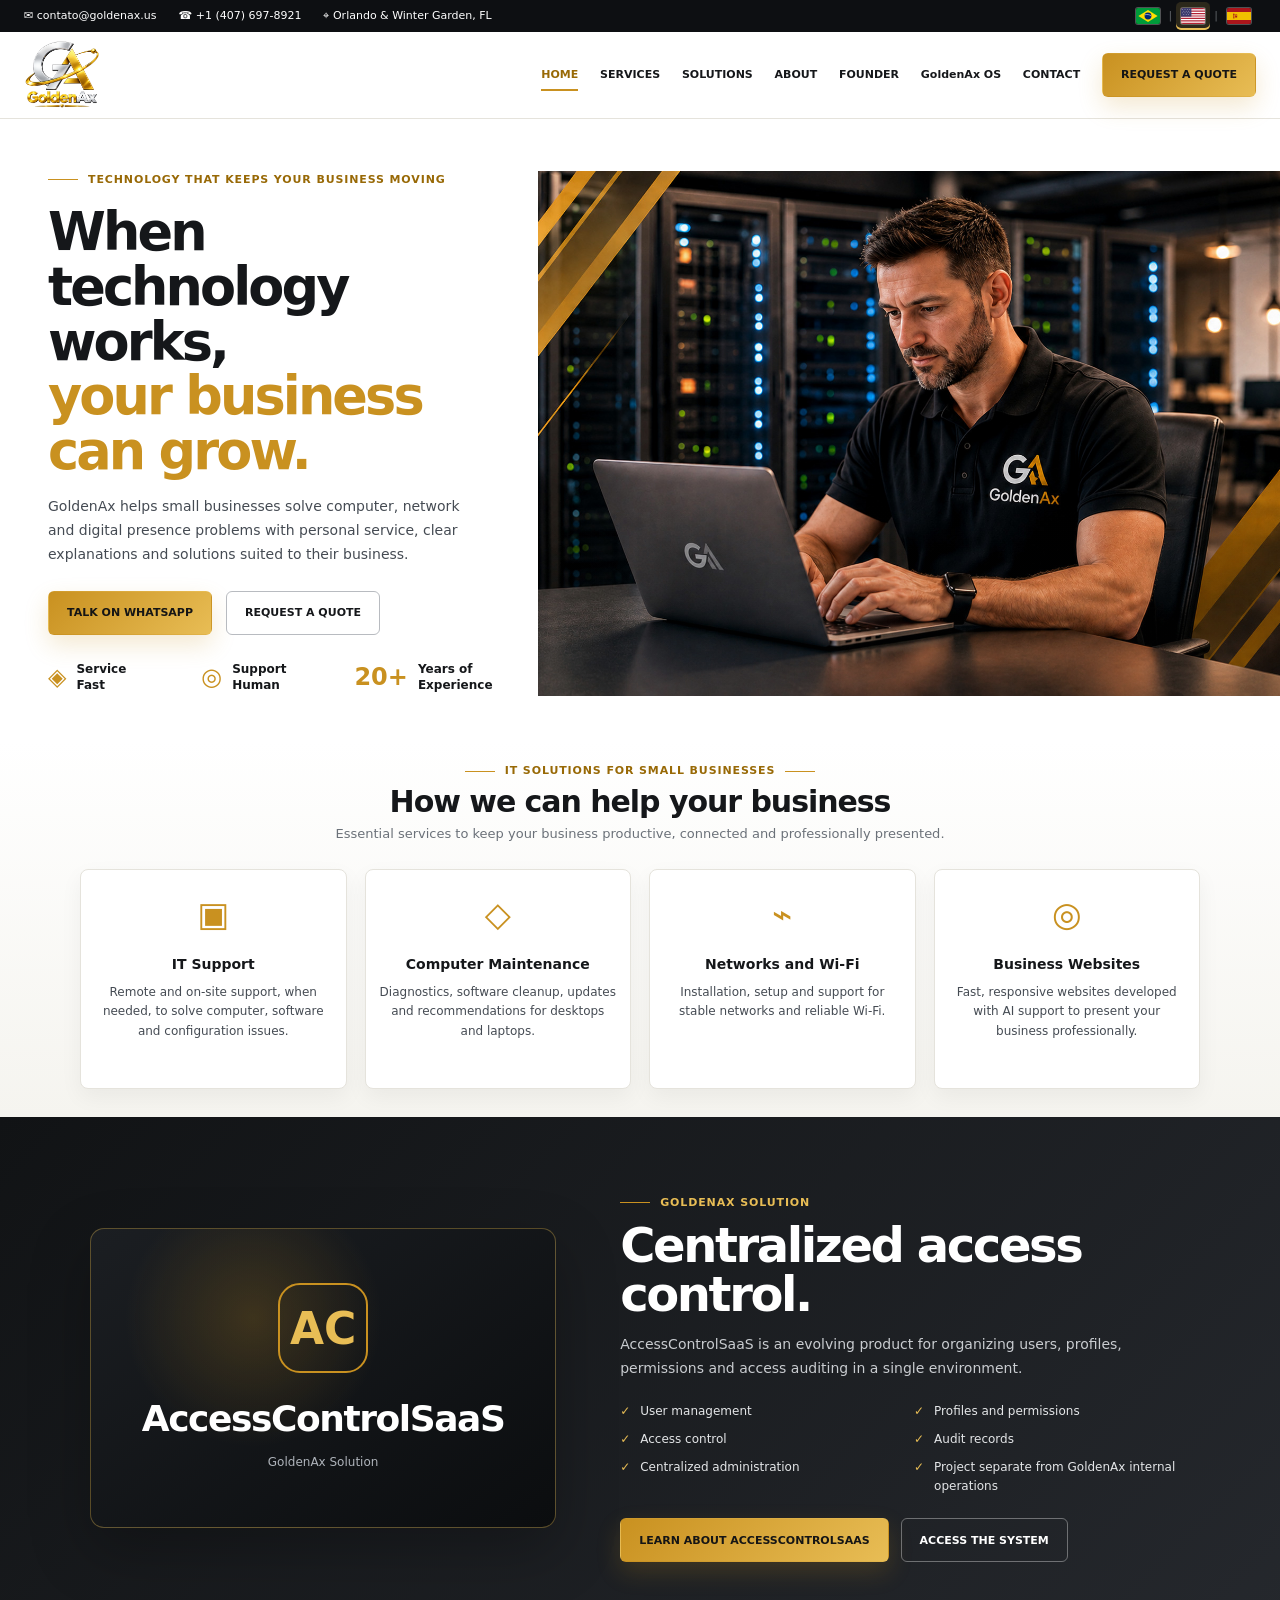
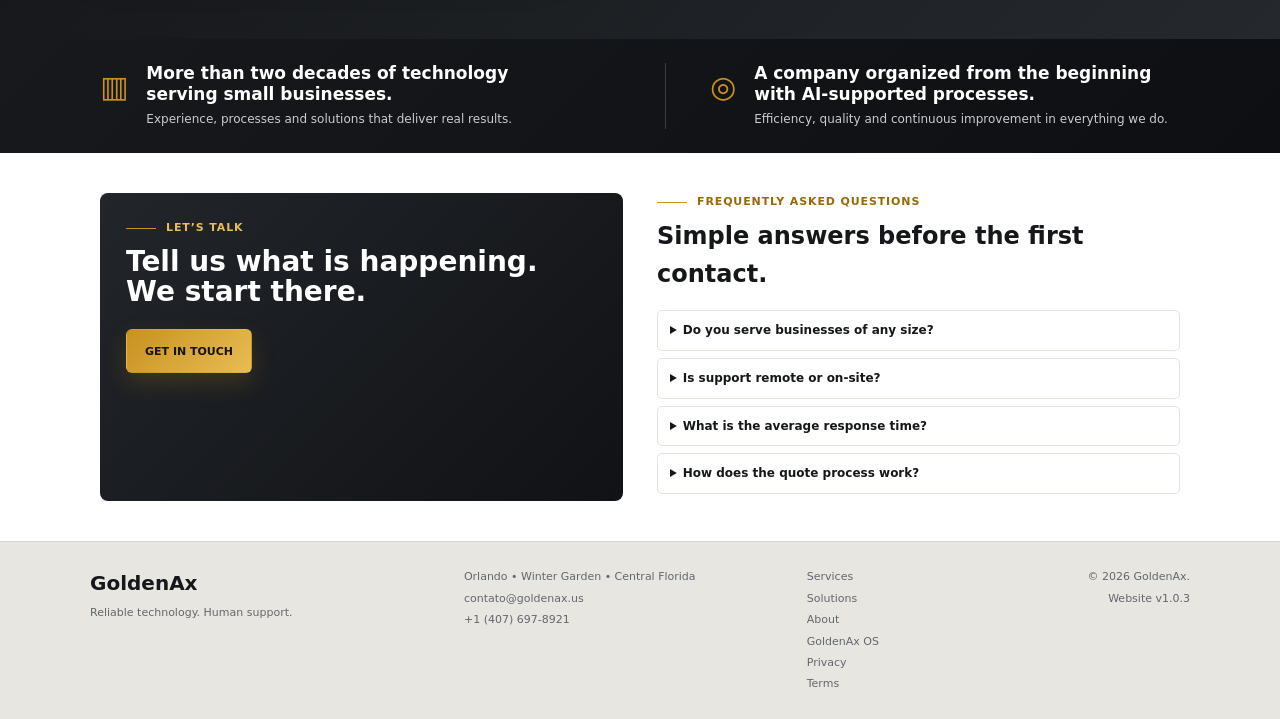
==== index.html @ 6201f5a7 "Traduzir opção GoldenAx OS no menu" ====
<!doctype html>
<html lang="pt-BR" data-lang="pt">
<head>
  <meta charset="utf-8">
  <meta name="viewport" content="width=device-width,initial-scale=1,viewport-fit=cover">
  <title>GoldenAx | Tecnologia confiável para pequenas empresas</title>
  <meta name="description" content="Suporte de TI, manutenção de computadores, redes e sites institucionais para pequenas empresas em Orlando, Winter Garden e região central da Flórida.">
  <meta name="theme-color" content="#111315">
  <meta name="robots" content="index,follow,max-image-preview:large">
  <link rel="canonical" href="https://goldenax.us/">
  <link rel="icon" href="assets/goldenax-logo.png" type="image/png">
  <link rel="preload" href="assets/hero-goldenax-original.jpg?v=20260811-humanizada" as="image" type="image/jpeg" fetchpriority="high">
  <link rel="stylesheet" href="styles.css">
  <link rel="stylesheet" href="solutions.css">
  <meta property="og:type" content="website">
  <meta property="og:site_name" content="GoldenAx">
  <meta property="og:title" content="GoldenAx | Tecnologia confiável. Atendimento humano.">
  <meta property="og:description" content="Tecnologia para manter pequenas empresas seguras, produtivas e conectadas.">
  <meta property="og:url" content="https://goldenax.us/">
  <meta property="og:image" content="https://goldenax.us/assets/goldenax-social.jpg">
  <meta property="og:image:width" content="1200">
  <meta property="og:image:height" content="630">
  <meta name="twitter:card" content="summary_large_image">
  <style>
    .reference-hero-image>img{object-fit:cover;object-position:center;background:#0b0e12}
    .hero-highlights{flex-wrap:wrap;gap:16px 22px}
    .hero-highlights>div{min-width:112px}
    .reference-service-grid article{position:relative;overflow:hidden}
    .reference-service-grid article::after{content:"";position:absolute;inset:auto 0 0;height:3px;background:linear-gradient(90deg,transparent,#d99b1d,transparent);transform:scaleX(0);transition:transform .25s ease}
    .reference-service-grid article:hover::after{transform:scaleX(1)}
    .reference-service-icon{transition:transform .25s ease}
    .reference-service-grid article:hover .reference-service-icon{transform:translateY(-3px) scale(1.08)}
    .utility-contact a,.utility-contact span{transition:color .2s ease}
    .utility-contact a:hover{color:#e8bd55}
    @media(max-width:640px){.hero-highlights{grid-template-columns:1fr 1fr}.hero-highlights>div{min-width:0}}
  </style>
  <link rel="stylesheet" href="assets/hero-v2.css">
</head>
<body class="home-v32">
<a class="skip-link" href="#main">Pular para o conteúdo</a>
<div class="utility-bar"><div class="utility-inner"><div class="utility-contact"><a href="mailto:contato@goldenax.us">✉ contato@goldenax.us</a><a href="https://wa.me/14076978921" target="_blank" rel="noopener">☎ +1 (407) 697-8921</a><span>⌖ Orlando &amp; Winter Garden, FL</span></div></div></div>
<header class="header"><div class="header-inner"><a class="logo" href="index.html" aria-label="GoldenAx — início"><img src="assets/goldenax-logo.png" alt="GoldenAx" width="600" height="600"></a><button class="menu-toggle" type="button" aria-label="Abrir menu" aria-expanded="false" aria-controls="main-nav"><span class="menu-open">☰</span><span class="menu-close">×</span></button><nav class="nav" id="main-nav" aria-label="Navegação principal"><a class="active" href="index.html">Home</a><a href="services.html">Serviços</a><a href="accesscontrolsaas.html">Soluções</a><a href="about.html">Sobre</a><a href="founder.html">Founder</a><a href="goldenax-os.html">GoldenAx OS</a><a href="contact.html">Contato</a><a class="quote" href="contact.html">Solicitar orçamento</a></nav></div></header>
<main id="main">
<section class="reference-hero"><div class="reference-hero-copy reveal"><div class="kicker"><span></span><b>Tecnologia que mantém sua empresa em movimento</b></div><h1>Quando a tecnologia funciona,<br><span>seu negócio pode crescer.</span></h1><p>A GoldenAx ajuda pequenas empresas a resolver problemas de computadores, redes e presença digital com atendimento próximo, explicações claras e soluções adequadas ao seu negócio.</p><div class="hero-buttons"><a class="btn primary" href="https://wa.me/14076978921" target="_blank" rel="noopener">Falar no WhatsApp</a><a class="btn secondary" href="contact.html">Solicitar orçamento</a></div><div class="hero-highlights"><div><strong>◈</strong><span>Atendimento<br>Rápido</span></div><div><strong>◎</strong><span>Suporte<br>Humano</span></div><div><strong>20+</strong><span>Anos de<br>Experiência</span></div><div><strong>PT/EN/ES</strong><span>Atendimento<br>Trilíngue</span></div></div></div><div class="reference-hero-image reveal"><img src="assets/hero-goldenax-original.jpg?v=20260811-humanizada" alt="Profissional da GoldenAx trabalhando em um notebook diante de servidores" width="1600" height="1000" fetchpriority="high" decoding="async"></div></section>
<section class="reference-services"><div class="reference-heading"><div class="kicker centered"><span></span><b>Soluções de TI para pequenas empresas</b><span></span></div><h2>Como podemos ajudar sua empresa</h2><p>Serviços essenciais para manter sua empresa produtiva, conectada e bem apresentada.</p></div><div class="reference-service-grid"><article><div class="reference-service-icon">▣</div><h3>Suporte de TI</h3><p>Atendimento remoto e presencial, quando necessário, para resolver problemas de computadores, sistemas e configurações.</p></article><article><div class="reference-service-icon">◇</div><h3>Manutenção de computadores</h3><p>Diagnóstico, limpeza lógica, atualizações e recomendações para computadores e notebooks.</p></article><article><div class="reference-service-icon">⌁</div><h3>Redes e Wi-Fi</h3><p>Instalação, configuração e suporte para redes estáveis e Wi-Fi de qualidade.</p></article><article><div class="reference-service-icon">◎</div><h3>Sites institucionais</h3><p>Sites rápidos e responsivos, desenvolvidos com apoio de IA para apresentar sua empresa com profissionalismo.</p></article></div></section>
<section class="solution-showcase" id="solucoes"><div class="solution-showcase-inner"><div class="solution-visual reveal"><div class="solution-mark"><div class="solution-mark-icon">AC</div><strong>AccessControlSaaS</strong><span>GoldenAx Solution</span></div></div><div class="solution-copy reveal"><div class="kicker light"><span></span><b>Solução GoldenAx</b></div><h2>Controle de acesso centralizado.</h2><p>O AccessControlSaaS é um produto em evolução para organizar usuários, perfis, permissões e auditoria de acessos em um único ambiente.</p><ul class="solution-features"><li>Gestão de usuários</li><li>Perfis e permissões</li><li>Controle de acessos</li><li>Registros de auditoria</li><li>Administração centralizada</li><li>Projeto separado da operação interna GoldenAx</li></ul><div class="solution-actions"><a class="btn primary" href="accesscontrolsaas.html">Conhecer o AccessControlSaaS</a><a class="btn secondary" href="https://accesscontrolsaas.pages.dev" target="_blank" rel="noopener">Acessar o sistema</a></div></div></div></section>
<section class="reference-band"><div class="reference-band-inner"><div><span class="reference-band-icon">▥</span><div><h3>Mais de duas décadas de tecnologia<br>a serviço de pequenas empresas.</h3><p>Experiência, processos e soluções que geram resultados reais.</p></div></div><div><span class="reference-band-icon">◎</span><div><h3>Uma empresa organizada desde o início<br>com processos apoiados por IA.</h3><p>Eficiência, qualidade e melhoria contínua em tudo que fazemos.</p></div></div></div></section>
<section class="reference-bottom"><div class="reference-cta"><div class="kicker light"><span></span><b>Vamos conversar?</b></div><h2>Conte o que está acontecendo.<br>A gente começa por aí.</h2><a class="btn primary" href="contact.html">Entrar em contato</a></div><div class="reference-faq"><div class="kicker"><span></span><b>Perguntas frequentes</b></div><h2>Respostas simples antes do primeiro contato.</h2><details><summary>Vocês atendem empresas de qualquer tamanho?</summary><p>O foco inicial são pequenas empresas, mas cada necessidade pode ser avaliada individualmente.</p></details><details><summary>O atendimento é remoto ou presencial?</summary><p>Os dois formatos são possíveis, dependendo da necessidade e da segurança do atendimento.</p></details><details><summary>Qual o tempo médio de resposta?</summary><p>O retorno inicial é feito o mais rápido possível, de acordo com a urgência e a disponibilidade.</p></details><details><summary>Como funciona o orçamento?</summary><p>Primeiro entendemos o problema. Depois apresentamos a recomendação e o escopo para aprovação.</p></details></div></section>
</main>
<footer class="site-footer"><div class="footer-inner"><div class="footer-brand-text"><strong>GoldenAx</strong><span>Tecnologia confiável. Atendimento humano.</span></div><div class="footer-location"><span>Orlando • Winter Garden • Central Florida</span><a href="mailto:contato@goldenax.us">contato@goldenax.us</a><a href="https://wa.me/14076978921" target="_blank" rel="noopener">+1 (407) 697-8921</a></div><div class="footer-links"><a href="services.html">Serviços</a><a href="accesscontrolsaas.html">Soluções</a><a href="about.html">Sobre</a><a href="goldenax-os.html">GoldenAx OS</a><a href="privacy.html">Privacidade</a><a href="terms.html">Termos</a></div><div class="footer-legal"><span>© <span id="current-year"></span> GoldenAx.</span><span>Website v1.0.3</span></div></div></footer>
<script src="script.js?v=20260903-menu-os" defer></script>
</body>
</html>
---- styles.css ----
:root{--gold:#c99120;--gold-light:#e8bd55;--gold-dark:#986906;--ink:#15171a;--ink-2:#22252a;--text:#454b53;--muted:#6b7179;--line:#e5e3dc;--paper:#f6f5f1;--white:#fff;--content:1240px;--wide:1440px;--gutter:clamp(18px,4vw,56px);--section:clamp(54px,6vw,84px);--radius:10px;--shadow:0 16px 44px rgba(20,22,25,.09);--shadow-lg:0 24px 70px rgba(20,22,25,.15)}*{box-sizing:border-box}html{scroll-behavior:smooth;scroll-padding-top:82px;-webkit-text-size-adjust:100%}body{margin:0;min-width:320px;overflow-x:hidden;background:var(--paper);color:var(--ink);font-family:Inter,ui-sans-serif,system-ui,-apple-system,BlinkMacSystemFont,"Segoe UI",sans-serif;line-height:1.58;-webkit-font-smoothing:antialiased}a{color:inherit;text-decoration:none}img{display:block;max-width:100%}button,input,textarea,select{font:inherit}:focus-visible{outline:3px solid rgba(201,145,32,.45);outline-offset:3px}.skip-link{position:fixed;z-index:1000;top:-70px;left:16px;padding:10px 14px;background:var(--gold);font-weight:800;border-radius:6px}.skip-link:focus{top:16px}.utility-bar{background:#0d0f12;color:#fff;font-size:11px}.utility-inner{width:min(calc(100% - 48px),var(--wide));min-height:32px;margin:auto;display:flex;align-items:center;justify-content:space-between;gap:20px}.utility-contact,.utility-social{display:flex;align-items:center;gap:22px}.utility-social{color:var(--gold);font-weight:900}.header{position:sticky;top:0;z-index:100;background:rgba(255,255,255,.97);border-bottom:1px solid var(--line);backdrop-filter:blur(14px)}.header.scrolled{box-shadow:0 8px 24px rgba(20,22,25,.08)}.header-inner{width:min(calc(100% - 48px),var(--wide));min-height:86px;margin:auto;display:flex;align-items:center;justify-content:space-between;gap:24px}.logo{flex:0 0 82px}.logo img{width:76px;height:76px;max-height:none;object-fit:contain;object-position:left center}.nav{display:flex;align-items:center;justify-content:flex-end;gap:clamp(14px,1.7vw,27px);font-size:11px;font-weight:850;text-transform:uppercase;white-space:nowrap}.nav>a:not(.quote){position:relative;padding:7px 0}.nav>a:not(.quote)::after{content:"";position:absolute;left:0;bottom:0;width:0;height:2px;background:var(--gold);transition:width .2s}.nav>a:hover::after,.nav>a.active::after{width:100%}.nav a.active{color:var(--gold-dark)}.lang{border:0;background:transparent;font-weight:850;cursor:pointer;padding:7px 0}.quote,.btn{display:inline-flex;align-items:center;justify-content:center;min-height:44px;padding:0 18px;border:1px solid transparent;border-radius:6px;font-size:11px;font-weight:900;text-transform:uppercase;cursor:pointer;transition:transform .2s,box-shadow .2s,border-color .2s}.quote,.btn.primary{background:linear-gradient(135deg,var(--gold),var(--gold-light));color:#151515;box-shadow:0 10px 24px rgba(201,145,32,.2)}.btn.secondary{background:#fff;border-color:#b8bbc0}.quote:hover,.btn:hover{transform:translateY(-2px)}.menu-toggle{display:none;border:0;background:transparent;font-size:24px}.menu-close{display:none}.menu-toggle[aria-expanded="true"] .menu-open{display:none}.menu-toggle[aria-expanded="true"] .menu-close{display:block}.kicker{display:flex;align-items:center;gap:10px;color:var(--gold-dark);font-size:11px;font-weight:900;text-transform:uppercase;letter-spacing:.08em}.kicker>span{width:30px;height:1px;background:var(--gold)}.kicker.centered{justify-content:center}.kicker.light{color:var(--gold-light)}.section{padding:var(--section) var(--gutter)}.section-heading{max-width:820px;margin:0 auto 34px;text-align:center}.section-heading h2,.content-grid h2,.contact-panel h2{margin:8px 0 0;font-size:clamp(30px,3vw,42px);line-height:1.08;letter-spacing:-.045em}.section-heading>p{max-width:700px;margin:12px auto 0;color:var(--muted);font-size:15px}.content-grid{width:min(100%,var(--content));margin:auto;display:grid;grid-template-columns:.9fr 1.1fr;gap:clamp(40px,7vw,86px)}.body-copy p{color:var(--text);font-size:15px}.body-copy blockquote{margin:22px 0 0;padding:18px 20px;border-left:3px solid var(--gold);background:#efeee9;font-weight:750}.reference-hero{width:min(100%,var(--wide));margin:auto;min-height:515px;display:grid;grid-template-columns:42% 58%;background:#fff}.reference-hero-copy{padding:52px 48px 46px;align-self:center}.reference-hero h1{margin:17px 0 16px;font-size:clamp(46px,4.1vw,62px);line-height:1.04;letter-spacing:-.055em}.reference-hero h1 span{color:var(--gold)}.reference-hero-copy>p{max-width:560px;margin:0;color:var(--text);font-size:14px;line-height:1.72}.hero-buttons{display:flex;gap:14px;margin-top:24px}.hero-highlights{display:flex;align-items:center;gap:24px;margin-top:24px}.hero-highlights>div{min-width:125px;display:flex;align-items:center;gap:10px}.hero-highlights strong{color:var(--gold);font-size:24px}.hero-highlights span{font-size:12px;font-weight:750;line-height:1.35}.reference-hero-image{position:relative;min-height:0;margin:52px 0 46px;overflow:hidden;background:#111}.reference-hero-image>img{width:100%;height:100%;object-fit:cover;object-position:center}.reference-gold-line{position:absolute;top:-10%;width:46px;height:120%;transform:skewX(-22deg);background:linear-gradient(135deg,var(--gold-light),var(--gold))}.line-left{left:15%}.line-right{right:7%}.reference-human-card{position:absolute;right:24px;bottom:22px;width:270px;padding:16px 18px;display:flex;gap:14px;border:1px solid rgba(255,255,255,.18);border-radius:8px;background:rgba(15,17,20,.91);color:#fff}.reference-card-icon{color:var(--gold);font-size:26px}.reference-human-card strong{display:block;margin-bottom:4px;font-size:12px;text-transform:uppercase}.reference-human-card p{margin:0;color:#e5e5e5;font-size:12px}.reference-services{padding:20px var(--gutter) 28px;background:linear-gradient(#fff,#f5f4ef)}.reference-heading{max-width:820px;margin:0 auto 24px;text-align:center}.reference-heading h2{margin:6px 0;font-size:30px;line-height:1.08;letter-spacing:-.035em}.reference-heading p{margin:0;color:var(--muted);font-size:13px}.reference-service-grid{width:min(100%,1320px);margin:auto;display:grid;grid-template-columns:repeat(6,minmax(0,1fr));gap:13px}.reference-service-grid article{min-height:220px;padding:18px 14px;text-align:center;border:1px solid var(--line);border-radius:8px;background:#fff;box-shadow:0 8px 22px rgba(20,22,25,.05);transition:transform .22s,border-color .22s,box-shadow .22s}.reference-service-grid article:hover{transform:translateY(-5px);border-color:rgba(201,145,32,.6);box-shadow:var(--shadow)}.reference-service-icon{color:var(--gold);font-size:34px}.reference-service-grid h3{margin:12px 0 7px;font-size:14px}.reference-service-grid p{margin:0;color:var(--text);font-size:12px;line-height:1.65}.reference-band{padding:24px var(--gutter);background:linear-gradient(135deg,#17191c,#0d0f12);color:#fff}.reference-band-inner{width:min(100%,1080px);margin:auto;display:grid;grid-template-columns:1fr 1fr;gap:50px}.reference-band-inner>div{display:flex;align-items:flex-start;gap:18px}.reference-band-inner>div+div{padding-left:44px;border-left:1px solid rgba(255,255,255,.18)}.reference-band-icon{color:var(--gold);font-size:30px}.reference-band h3{margin:0 0 5px;font-size:17px;line-height:1.25}.reference-band p{margin:0;color:#c9ccd0;font-size:12px}.reference-bottom{width:min(calc(100% - 48px),1080px);margin:auto;padding:40px 0;display:grid;grid-template-columns:1fr 1fr;gap:34px}.reference-cta{min-height:200px;padding:26px;border-radius:8px;background:linear-gradient(135deg,#22252a,#101215);color:#fff}.reference-cta h2{margin:10px 0 22px;font-size:28px;line-height:1.08}.reference-faq h2{margin:7px 0 16px;font-size:24px}.reference-faq details{margin-bottom:7px;padding:10px 12px;border:1px solid var(--line);border-radius:5px;background:#fff}.reference-faq summary{cursor:pointer;font-size:12px;font-weight:850}.reference-faq p{color:var(--muted);font-size:12px}.page-hero{padding:48px var(--gutter) 42px;background:linear-gradient(135deg,#fff,#efeee9)}.page-hero-inner,.os-hero-inner,.founder-grid{width:min(100%,1100px);margin:auto}.page-hero h1,.os-hero h1,.founder-copy h1{max-width:800px;margin:10px 0;font-size:clamp(38px,4vw,48px);line-height:1.04;letter-spacing:-.05em}.page-hero p,.os-hero p{max-width:720px;margin:0;color:var(--muted);font-size:14px}.problem-grid,.value-grid,.agent-grid{width:min(100%,1100px);margin:auto;display:grid;grid-template-columns:repeat(3,minmax(0,1fr));gap:14px}.value-grid-two,.founder-values{grid-template-columns:repeat(2,minmax(0,1fr))}.mini-card,.value-card,.agent-card{padding:18px;border:1px solid var(--line);border-radius:8px;background:#fff;box-shadow:0 8px 22px rgba(20,22,25,.05)}.mini-card strong,.value-card strong,.agent-card strong{color:var(--gold)}.mini-card h3,.value-card h3,.agent-card h3{margin:10px 0 5px;font-size:16px}.mini-card p,.value-card p,.agent-card p{margin:0;color:var(--text);font-size:12px}.service-detail-list{width:min(100%,1100px);margin:auto;padding-top:30px;padding-bottom:0}.service-detail{display:grid;grid-template-columns:80px 1fr;gap:24px;padding:24px 0;border-bottom:1px solid var(--line)}.detail-number{color:var(--gold);font-size:34px;font-weight:900}.service-detail h2{margin:4px 0 8px;font-size:30px;line-height:1.08}.service-detail p,.service-detail li{color:var(--text);font-size:13px}.service-detail ul{display:grid;grid-template-columns:1fr 1fr;gap:7px 24px;padding-left:18px}.timeline{width:min(100%,900px);margin:auto;border-left:2px solid var(--gold)}.timeline-item{position:relative;padding:0 0 24px 26px}.timeline-item::before{content:"";position:absolute;left:-7px;top:5px;width:12px;height:12px;border-radius:50%;background:var(--gold)}.timeline-item span{color:var(--gold-dark);font-size:12px;font-weight:900}.timeline-item h3{margin:4px 0;font-size:17px}.timeline-item p{margin:0;color:var(--text);font-size:13px}.founder-hero{padding:48px var(--gutter) 28px}.founder-hero+.section{padding-top:32px;padding-bottom:32px}.founder-hero+.section+.section{padding-top:28px}.founder-grid{display:grid;grid-template-columns:360px 1fr;gap:36px;align-items:center}.founder-portrait{width:100%;max-width:360px;height:360px;overflow:hidden;border-radius:10px;background:#101215;color:#fff}.founder-portrait>img{width:100%;height:100%;object-fit:cover;object-position:center 27%}.founder-monogram{width:120px;height:120px;display:grid;place-items:center;border:2px solid var(--gold);border-radius:50%;color:var(--gold);font-size:44px;font-weight:900}.founder-portrait span{max-width:250px;text-align:center;color:#c9ccd0;font-size:11px}.founder-copy blockquote{margin:16px 0;padding:16px;border-left:3px solid var(--gold);background:#efeee9;font-size:14px}.os-hero{padding:48px var(--gutter) 42px;background:radial-gradient(circle at 80% 20%,rgba(201,145,32,.2),transparent 30%),linear-gradient(135deg,#272a2f,#101215);color:#fff}.os-hero p{color:#c9ccd0}.os-hero+.section{padding-bottom:32px}.os-hero+.section+.section{padding-top:28px;padding-bottom:32px}.os-hero+.section+.section+.section{padding-top:28px}.notice{width:min(100%,850px);margin:auto;padding:18px;border-left:4px solid var(--gold);background:#fff}.contact-panel{width:min(100%,1100px);margin:auto;padding:34px 40px;display:grid;grid-template-columns:.9fr 1.1fr;gap:46px;border-radius:10px;background:linear-gradient(135deg,#272a2f,#111315);color:#fff;box-shadow:var(--shadow-lg)}.contact-copy h2{font-size:32px}.contact-copy p{max-width:410px;color:#c9ccd0;font-size:13px}.email-direct{display:inline-block;margin-top:8px;color:var(--gold-light);font-size:13px;font-weight:850}.contact-meta{display:grid;gap:2px;margin-top:16px;font-size:12px}.contact-meta strong{margin-top:8px;color:var(--gold-light)}form{display:grid;grid-template-columns:1fr 1fr;gap:10px}label{display:grid;gap:3px;font-size:11px;font-weight:800}label:nth-child(3),label:nth-child(4),form button,form small{grid-column:1/-1}input,textarea,select{width:100%;padding:10px 11px;border:1px solid rgba(255,255,255,.2);border-radius:5px;background:rgba(255,255,255,.07);color:#fff;outline:none}input:focus,textarea:focus,select:focus{border-color:var(--gold)}textarea{min-height:118px}form small{color:#b9bdc3;font-size:10px}.final-cta{padding-top:30px}.cta-panel{width:min(100%,1100px);margin:auto;padding:28px 34px;display:flex;align-items:center;justify-content:space-between;gap:24px;border-radius:9px;background:linear-gradient(135deg,#272a2f,#111315);color:#fff}.cta-panel h2{font-size:28px}.faq-list{width:min(100%,760px);margin:auto;display:grid;gap:7px}.faq-list details{padding:10px 12px;border:1px solid var(--line);border-radius:5px;background:#fff}.faq-list summary{font-size:12px;font-weight:850;cursor:pointer}.faq-list p{font-size:12px;color:var(--muted)}.site-footer{padding:26px var(--gutter);background:#e7e6e0;border-top:1px solid rgba(23,25,28,.08)}.footer-inner{width:min(100%,1100px);margin:auto;display:grid;grid-template-columns:1.1fr 1fr .8fr auto;gap:32px;color:#62676e}.footer-brand-text,.footer-location,.footer-links,.footer-legal{display:flex;flex-direction:column;gap:4px}.footer-brand-text strong{color:var(--ink);font-size:20px}.footer-inner span,.footer-inner a{font-size:11px}.footer-inner a:hover{color:var(--gold-dark)}.footer-legal{text-align:right}.reveal{opacity:0;transform:translateY(14px);transition:opacity .55s ease,transform .55s ease}.reveal.visible{opacity:1;transform:none}@media(max-width:1180px){.nav{gap:12px;font-size:10px}.quote{padding-inline:13px}.reference-service-grid{grid-template-columns:repeat(3,1fr)}.footer-inner{grid-template-columns:1fr 1fr}.footer-legal{text-align:left}}@media(max-width:960px){.founder-portrait{justify-self:center}.utility-contact span:nth-child(n+2),.utility-social{display:none}.menu-toggle{display:block}.nav{position:absolute;top:78px;left:18px;right:18px;display:none;flex-direction:column;align-items:stretch;gap:2px;padding:14px;border:1px solid var(--line);border-radius:8px;background:#fff;box-shadow:var(--shadow)}.nav.open{display:flex}.nav a,.nav button{text-align:center;padding:9px}.reference-hero{grid-template-columns:1fr}.reference-hero-copy{padding:50px var(--gutter)}.reference-hero-image{min-height:500px;margin:0}.reference-band-inner,.reference-bottom,.content-grid,.founder-grid,.contact-panel{grid-template-columns:1fr}.reference-band-inner>div+div{padding-left:0;border-left:0}.problem-grid,.value-grid,.agent-grid{grid-template-columns:1fr 1fr}.contact-panel{gap:28px}}@media(max-width:640px){.founder-portrait{max-width:340px;height:340px}.utility-bar{display:none}.header-inner{width:calc(100% - 36px);min-height:70px}.logo{flex-basis:135px}.logo img{width:135px}.reference-hero h1{font-size:42px}.reference-hero-copy{padding:44px 20px}.hero-buttons{flex-direction:column}.hero-highlights{display:grid}.reference-hero-image{min-height:420px}.reference-human-card{right:12px;bottom:12px;width:240px}.reference-service-grid,.problem-grid,.value-grid,.agent-grid,.founder-values{grid-template-columns:1fr}.reference-bottom{width:calc(100% - 36px);grid-template-columns:1fr}.service-detail-list{padding-top:22px}.service-detail{grid-template-columns:1fr;gap:5px;padding:20px 0}.service-detail ul{grid-template-columns:1fr}.final-cta{padding-top:22px}form{grid-template-columns:1fr}label,label:nth-child(3),label:nth-child(4),form button,form small{grid-column:1}.footer-inner{grid-template-columns:1fr}}@media(prefers-reduced-motion:reduce){html{scroll-behavior:auto}.reveal{opacity:1;transform:none;transition:none}*,*::before,*::after{animation:none!important;transition:none!important}}

/* Contact page: compact desktop layout that fits within a standard viewport. */
@media (min-width:961px) and (min-height:700px){
.contact-page-compact .page-hero{padding-top:22px;padding-bottom:20px}
.contact-page-compact .page-hero h1{margin:6px 0;font-size:clamp(32px,3vw,40px)}
.contact-page-compact .section{padding-top:22px;padding-bottom:32px}
.contact-page-compact .contact-panel{padding:22px 30px;gap:34px}
.contact-page-compact .contact-copy h2{font-size:28px}
.contact-page-compact .contact-copy p{margin:8px 0}
.contact-page-compact .email-direct{margin-top:3px}
.contact-page-compact .contact-meta{margin-top:10px}
.contact-page-compact .contact-meta strong{margin-top:5px}
.contact-page-compact form{gap:7px}
.contact-page-compact input,.contact-page-compact textarea{padding:8px 10px}
.contact-page-compact textarea{min-height:76px;height:76px}
.contact-page-compact .btn{min-height:40px}
.contact-page-compact .site-footer{padding-top:16px;padding-bottom:16px}
.contact-page-compact .footer-inner{gap:24px}
}
@media (max-width:960px){
.contact-page-compact .page-hero{padding-top:34px;padding-bottom:30px}
.contact-page-compact .section{padding-top:34px;padding-bottom:34px}
.contact-page-compact .contact-panel{padding:28px}
}
@media (max-width:640px){
.contact-page-compact .contact-panel{padding:24px 20px}
}

/* Preserve the GoldenAx OS brand spelling and move crowded desktop navigation
   into the accessible menu before the quote button can overflow. */
.nav a[href="goldenax-os.html"]{text-transform:none}
@media (min-width:961px) and (max-width:1120px){
  .founder-portrait{justify-self:center}
  .utility-contact span:nth-child(n+2),.utility-social{display:none}
  .menu-toggle{display:block}
  .nav{position:absolute;top:78px;left:18px;right:18px;display:none;flex-direction:column;align-items:stretch;gap:2px;padding:14px;border:1px solid var(--line);border-radius:8px;background:#fff;box-shadow:var(--shadow)}
  .nav.open{display:flex}
  .nav a,.nav button{text-align:center;padding:9px}
  .reference-hero{grid-template-columns:1fr}
  .reference-hero-copy{padding:50px var(--gutter)}
  .reference-hero-image{min-height:500px;margin:0}
  .reference-band-inner,.reference-bottom,.content-grid,.founder-grid,.contact-panel{grid-template-columns:1fr}
  .reference-band-inner>div+div{padding-left:0;border-left:0}
  .problem-grid,.value-grid,.agent-grid{grid-template-columns:1fr 1fr}
  .contact-panel{gap:28px}
}

/* Mobile readability and touch targets. */
@media (max-width:640px){
  body{font-size:16px;line-height:1.65}
  .header-inner{min-height:82px}
  .logo{flex-basis:72px}
  .logo img{width:70px;height:70px;max-height:none}
  .menu-toggle{min-width:48px;min-height:48px;padding:8px;font-size:30px;line-height:1}
  .nav{top:82px;max-height:calc(100vh - 94px);overflow-y:auto;padding:16px}
  .nav a,.nav button{min-height:46px;font-size:15px}
  .nav .quote{font-size:14px}
  .section{padding:40px 20px}
  .page-hero,.os-hero,.founder-hero,.product-hero{padding:38px 20px}
  .reference-hero h1,.page-hero h1,.os-hero h1,.founder-copy h1,.product-hero h1{font-size:clamp(34px,10vw,42px);line-height:1.08}
  .section-heading h2,.content-grid h2,.contact-panel h2,.solution-copy h2{font-size:clamp(28px,8vw,36px);line-height:1.12}
  .kicker,.agent-role{font-size:13px}
  .reference-hero-copy>p,.reference-heading p,.section-heading>p,.body-copy p,.page-hero p,.os-hero p,.reference-service-grid p,.reference-band p,.mini-card p,.value-card p,.agent-card p,.service-detail p,.service-detail li,.timeline-item p,.contact-copy p,.faq-list p,.reference-faq p,.notice p,.product-hero p,.product-card p,.product-note p,.product-cta p,.solution-copy>p,.solution-features li{font-size:16px;line-height:1.65}
  .reference-service-grid h3,.mini-card h3,.value-card h3,.agent-card h3,.timeline-item h3{font-size:19px}
  .reference-service-grid article,.mini-card,.value-card,.agent-card,.product-card{min-height:auto;padding:24px 20px}
  .reference-band-inner{gap:28px}
  .reference-band-inner>div{gap:14px}
  .hero-highlights span,.reference-human-card p,.reference-human-card strong{font-size:14px}
  .hero-buttons .btn,.solution-actions .btn,.cta-panel .btn{width:100%}
  .quote,.btn{min-height:48px;padding:0 20px;font-size:14px}
  .cta-panel{align-items:stretch;flex-direction:column;padding:26px 20px}
  .contact-panel{padding:26px 20px}
  label,.contact-meta,.email-direct{font-size:14px}
  input,textarea,select{min-height:48px;padding:12px;font-size:16px}
  form small{font-size:13px}
  .faq-list summary,.reference-faq summary{padding:5px 0;font-size:16px;line-height:1.45}
  .footer-inner{gap:24px}
  .footer-inner span,.footer-inner a{font-size:14px;line-height:1.55}
  .footer-brand-text strong{font-size:22px}
  .email-direct,.footer-inner a{overflow-wrap:anywhere}
}
---- solutions.css ----
.solution-showcase{padding:clamp(48px,6vw,78px) var(--gutter);background:linear-gradient(135deg,#111315,#25282d);color:#fff}.solution-showcase-inner{width:min(100%,1100px);margin:auto;display:grid;grid-template-columns:.9fr 1.1fr;gap:clamp(28px,5vw,64px);align-items:center}.solution-visual{min-height:300px;border:1px solid rgba(232,189,85,.35);border-radius:14px;background:radial-gradient(circle at 35% 30%,rgba(201,145,32,.22),transparent 35%),linear-gradient(145deg,#1b1e22,#0b0d0f);display:grid;place-items:center;box-shadow:0 22px 60px rgba(0,0,0,.25)}.solution-mark{text-align:center}.solution-mark-icon{width:90px;height:90px;margin:0 auto 18px;display:grid;place-items:center;border:2px solid var(--gold);border-radius:22px;color:var(--gold-light);font-size:44px;font-weight:900}.solution-mark strong{display:block;font-size:clamp(24px,3vw,36px);letter-spacing:-.04em}.solution-mark span{display:block;margin-top:5px;color:#aeb3ba;font-size:12px}.solution-copy h2{margin:10px 0 14px;font-size:clamp(32px,4vw,48px);line-height:1.02;letter-spacing:-.05em}.solution-copy>p{margin:0;color:#c9ccd0;font-size:14px;line-height:1.7}.solution-features{display:grid;grid-template-columns:1fr 1fr;gap:9px 18px;margin:22px 0;padding:0;list-style:none}.solution-features li{position:relative;padding-left:20px;color:#e4e6e8;font-size:12px}.solution-features li:before{content:"✓";position:absolute;left:0;color:var(--gold-light);font-weight:900}.solution-actions{display:flex;flex-wrap:wrap;gap:12px}.solution-actions .btn.secondary{background:transparent;color:#fff;border-color:rgba(255,255,255,.35)}.product-hero{padding:64px var(--gutter);background:radial-gradient(circle at 75% 20%,rgba(201,145,32,.22),transparent 28%),linear-gradient(135deg,#25282d,#0f1114);color:#fff}.product-hero-inner{width:min(100%,1100px);margin:auto}.product-hero h1{max-width:830px;margin:10px 0 14px;font-size:clamp(42px,5vw,62px);line-height:1;letter-spacing:-.055em}.product-hero p{max-width:730px;color:#c9ccd0;font-size:15px}.product-grid{width:min(100%,1100px);margin:auto;display:grid;grid-template-columns:repeat(3,minmax(0,1fr));gap:14px}.product-card{padding:22px;border:1px solid var(--line);border-radius:10px;background:#fff}.product-card strong{color:var(--gold-dark)}.product-card p{margin:8px 0 0;color:var(--text);font-size:13px}.product-note{width:min(100%,900px);margin:auto;padding:18px 20px;border-left:4px solid var(--gold);background:#fff}.product-cta{width:min(100%,900px);margin:auto;padding:28px;border-radius:12px;background:#17191c;color:#fff;text-align:center}.product-cta h2{margin:0 0 9px}.product-cta p{margin:0 0 18px;color:#c9ccd0}@media(max-width:800px){.solution-showcase-inner{grid-template-columns:1fr}.solution-visual{min-height:230px}.product-grid{grid-template-columns:1fr}.solution-features{grid-template-columns:1fr}}

@media(max-width:640px){
  .solution-showcase{padding:40px 20px}
  .solution-visual{min-height:210px}
  .solution-mark span{font-size:14px}
  .solution-copy>p,.solution-features li,.product-hero p,.product-card p,.product-note p,.product-cta p{font-size:16px;line-height:1.65}
  .solution-actions{flex-direction:column}
  .solution-actions .btn{width:100%}
  .product-card,.product-cta{padding:24px 20px}
}
---- assets/hero-v2.css ----
html,
body,
body.home-v32,
body.home-v32 main {
  background: #fff;
}

.reference-hero-image::after {
  content: "";
  position: absolute;
  inset: 0;
  pointer-events: none;
  background: linear-gradient(0deg, rgba(9, 11, 13, 0.14), transparent 38%);
}

.reference-hero-image > img {
  object-position: center center;
}

.reference-human-card {
  z-index: 1;
  box-shadow: 0 14px 34px rgba(0, 0, 0, 0.24);
  backdrop-filter: blur(8px);
}

.hero-highlights {
  display: grid;
  grid-template-columns: repeat(3, minmax(0, 1fr));
  align-items: center;
  gap: 18px;
  max-width: 500px;
}

.hero-highlights > div {
  min-width: 0;
  justify-content: flex-start;
}

.hero-highlights > div:last-child {
  display: none;
}

.reference-service-grid {
  width: min(100%, 1120px);
  margin-inline: auto;
  display: grid;
  grid-template-columns: repeat(4, minmax(0, 1fr));
  justify-content: center;
  align-items: stretch;
  gap: 18px;
}

.reference-service-grid article {
  width: 100%;
  min-width: 0;
  min-height: 220px;
}

@media (max-width: 980px) {
  .reference-service-grid {
    width: min(100%, 820px);
    grid-template-columns: repeat(2, minmax(0, 1fr));
  }
}

@media (max-width: 640px) {
  .reference-hero-image {
    min-height: 290px;
  }

  .reference-hero-image > img {
    object-position: 48% center;
  }

  .reference-human-card {
    width: 230px;
  }

  .hero-highlights {
    grid-template-columns: repeat(2, minmax(0, 1fr));
    max-width: 100%;
  }

  .hero-highlights > div:nth-child(3) {
    grid-column: 1 / -1;
    justify-self: center;
  }

  .reference-service-grid {
    width: 100%;
    grid-template-columns: minmax(0, 1fr);
    gap: 14px;
  }
}
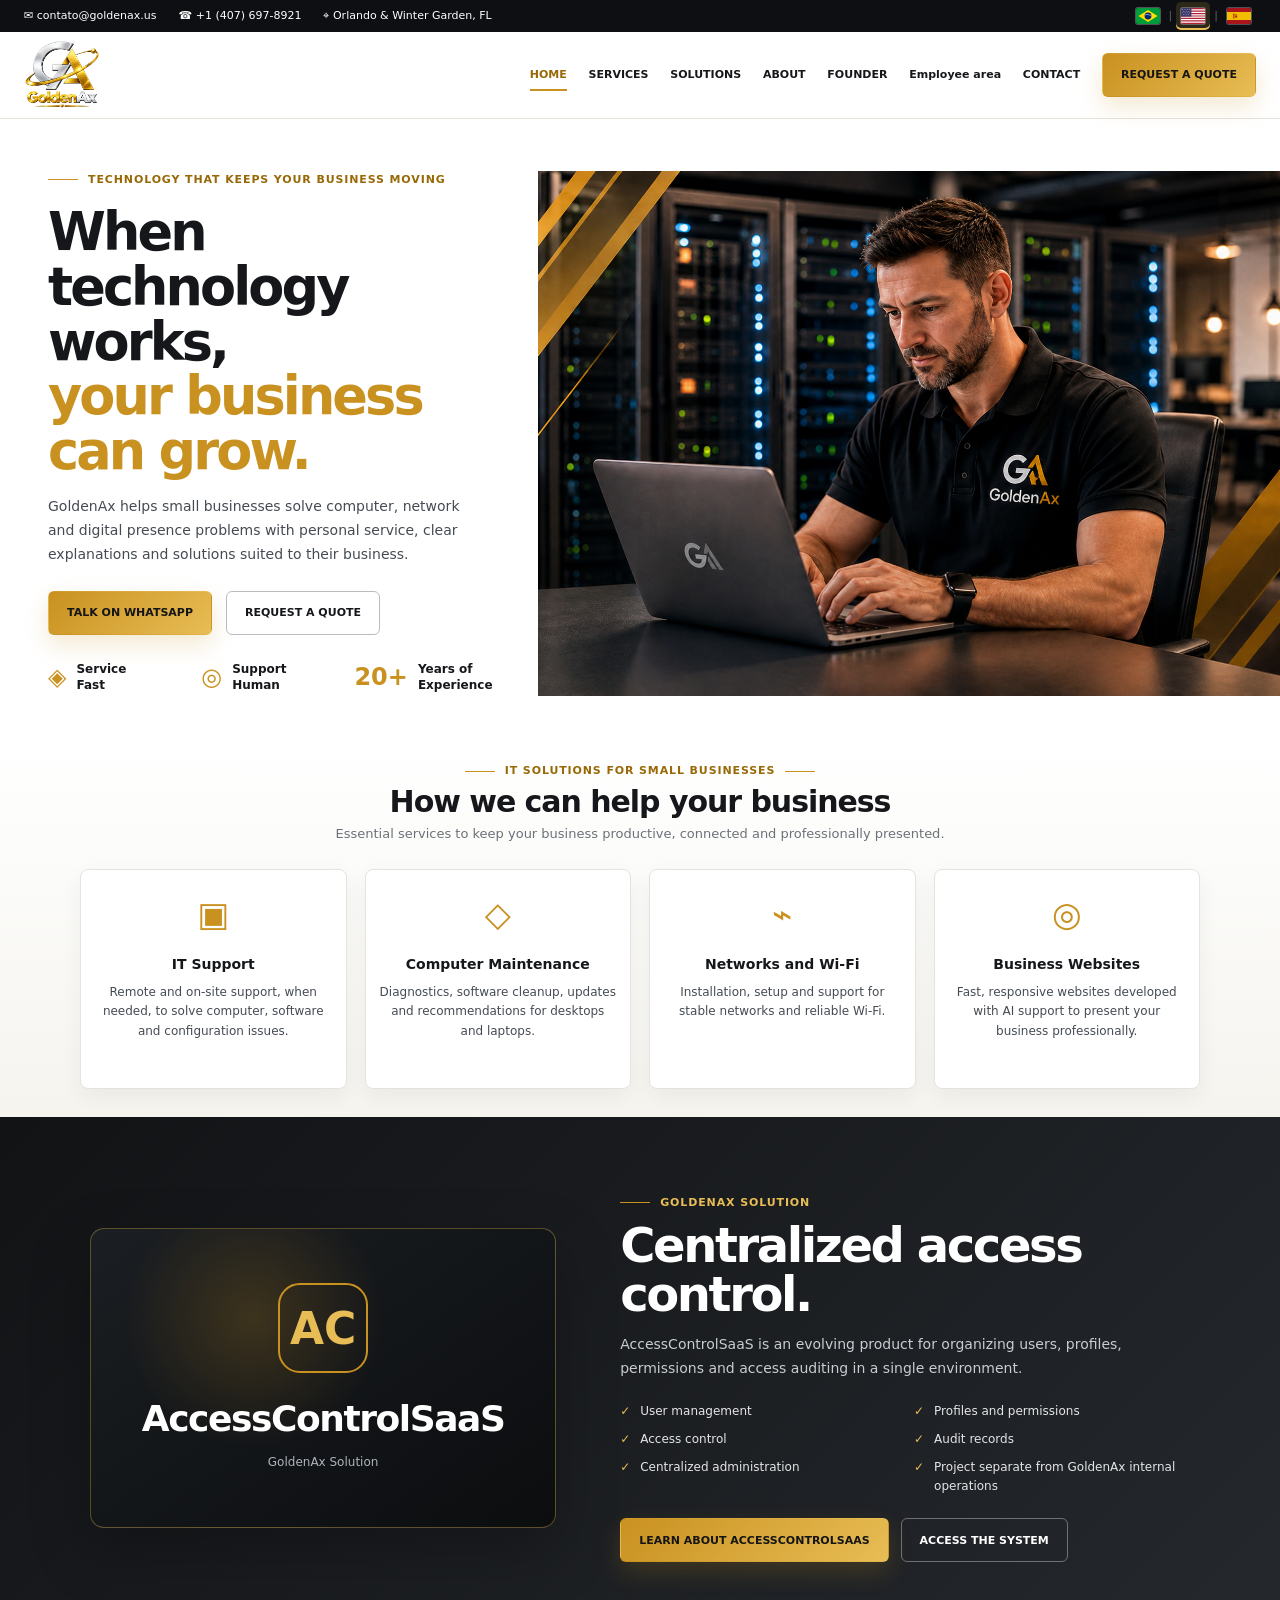
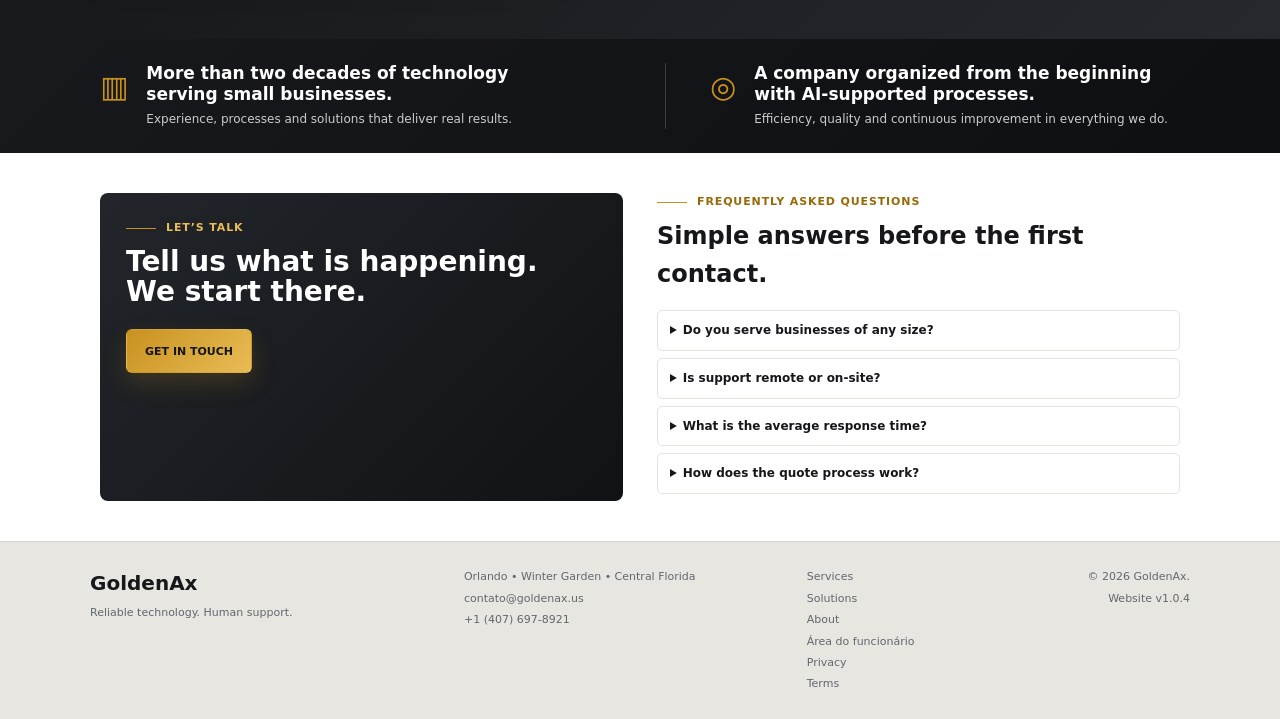
==== commit 2e123058: "Criar área do funcionário e ocultar GoldenAx OS" ====
--- a/index.html
+++ b/index.html
@@ -39,7 +39,7 @@
 <body class="home-v32">
 <a class="skip-link" href="#main">Pular para o conteúdo</a>
 <div class="utility-bar"><div class="utility-inner"><div class="utility-contact"><a href="mailto:contato@goldenax.us">✉ contato@goldenax.us</a><a href="https://wa.me/14076978921" target="_blank" rel="noopener">☎ +1 (407) 697-8921</a><span>⌖ Orlando &amp; Winter Garden, FL</span></div></div></div>
-<header class="header"><div class="header-inner"><a class="logo" href="index.html" aria-label="GoldenAx — início"><img src="assets/goldenax-logo.png" alt="GoldenAx" width="600" height="600"></a><button class="menu-toggle" type="button" aria-label="Abrir menu" aria-expanded="false" aria-controls="main-nav"><span class="menu-open">☰</span><span class="menu-close">×</span></button><nav class="nav" id="main-nav" aria-label="Navegação principal"><a class="active" href="index.html">Home</a><a href="services.html">Serviços</a><a href="accesscontrolsaas.html">Soluções</a><a href="about.html">Sobre</a><a href="founder.html">Founder</a><a href="goldenax-os.html">GoldenAx OS</a><a href="contact.html">Contato</a><a class="quote" href="contact.html">Solicitar orçamento</a></nav></div></header>
+<header class="header"><div class="header-inner"><a class="logo" href="index.html" aria-label="GoldenAx — início"><img src="assets/goldenax-logo.png" alt="GoldenAx" width="600" height="600"></a><button class="menu-toggle" type="button" aria-label="Abrir menu" aria-expanded="false" aria-controls="main-nav"><span class="menu-open">☰</span><span class="menu-close">×</span></button><nav class="nav" id="main-nav" aria-label="Navegação principal"><a class="active" href="index.html">Home</a><a href="services.html">Serviços</a><a href="accesscontrolsaas.html">Soluções</a><a href="about.html">Sobre</a><a href="founder.html">Founder</a><a href="employees.html">Área do funcionário</a><a href="contact.html">Contato</a><a class="quote" href="contact.html">Solicitar orçamento</a></nav></div></header>
 <main id="main">
 <section class="reference-hero"><div class="reference-hero-copy reveal"><div class="kicker"><span></span><b>Tecnologia que mantém sua empresa em movimento</b></div><h1>Quando a tecnologia funciona,<br><span>seu negócio pode crescer.</span></h1><p>A GoldenAx ajuda pequenas empresas a resolver problemas de computadores, redes e presença digital com atendimento próximo, explicações claras e soluções adequadas ao seu negócio.</p><div class="hero-buttons"><a class="btn primary" href="https://wa.me/14076978921" target="_blank" rel="noopener">Falar no WhatsApp</a><a class="btn secondary" href="contact.html">Solicitar orçamento</a></div><div class="hero-highlights"><div><strong>◈</strong><span>Atendimento<br>Rápido</span></div><div><strong>◎</strong><span>Suporte<br>Humano</span></div><div><strong>20+</strong><span>Anos de<br>Experiência</span></div><div><strong>PT/EN/ES</strong><span>Atendimento<br>Trilíngue</span></div></div></div><div class="reference-hero-image reveal"><img src="assets/hero-goldenax-original.jpg?v=20260811-humanizada" alt="Profissional da GoldenAx trabalhando em um notebook diante de servidores" width="1600" height="1000" fetchpriority="high" decoding="async"></div></section>
 <section class="reference-services"><div class="reference-heading"><div class="kicker centered"><span></span><b>Soluções de TI para pequenas empresas</b><span></span></div><h2>Como podemos ajudar sua empresa</h2><p>Serviços essenciais para manter sua empresa produtiva, conectada e bem apresentada.</p></div><div class="reference-service-grid"><article><div class="reference-service-icon">▣</div><h3>Suporte de TI</h3><p>Atendimento remoto e presencial, quando necessário, para resolver problemas de computadores, sistemas e configurações.</p></article><article><div class="reference-service-icon">◇</div><h3>Manutenção de computadores</h3><p>Diagnóstico, limpeza lógica, atualizações e recomendações para computadores e notebooks.</p></article><article><div class="reference-service-icon">⌁</div><h3>Redes e Wi-Fi</h3><p>Instalação, configuração e suporte para redes estáveis e Wi-Fi de qualidade.</p></article><article><div class="reference-service-icon">◎</div><h3>Sites institucionais</h3><p>Sites rápidos e responsivos, desenvolvidos com apoio de IA para apresentar sua empresa com profissionalismo.</p></article></div></section>
@@ -47,7 +47,7 @@
 <section class="reference-band"><div class="reference-band-inner"><div><span class="reference-band-icon">▥</span><div><h3>Mais de duas décadas de tecnologia<br>a serviço de pequenas empresas.</h3><p>Experiência, processos e soluções que geram resultados reais.</p></div></div><div><span class="reference-band-icon">◎</span><div><h3>Uma empresa organizada desde o início<br>com processos apoiados por IA.</h3><p>Eficiência, qualidade e melhoria contínua em tudo que fazemos.</p></div></div></div></section>
 <section class="reference-bottom"><div class="reference-cta"><div class="kicker light"><span></span><b>Vamos conversar?</b></div><h2>Conte o que está acontecendo.<br>A gente começa por aí.</h2><a class="btn primary" href="contact.html">Entrar em contato</a></div><div class="reference-faq"><div class="kicker"><span></span><b>Perguntas frequentes</b></div><h2>Respostas simples antes do primeiro contato.</h2><details><summary>Vocês atendem empresas de qualquer tamanho?</summary><p>O foco inicial são pequenas empresas, mas cada necessidade pode ser avaliada individualmente.</p></details><details><summary>O atendimento é remoto ou presencial?</summary><p>Os dois formatos são possíveis, dependendo da necessidade e da segurança do atendimento.</p></details><details><summary>Qual o tempo médio de resposta?</summary><p>O retorno inicial é feito o mais rápido possível, de acordo com a urgência e a disponibilidade.</p></details><details><summary>Como funciona o orçamento?</summary><p>Primeiro entendemos o problema. Depois apresentamos a recomendação e o escopo para aprovação.</p></details></div></section>
 </main>
-<footer class="site-footer"><div class="footer-inner"><div class="footer-brand-text"><strong>GoldenAx</strong><span>Tecnologia confiável. Atendimento humano.</span></div><div class="footer-location"><span>Orlando • Winter Garden • Central Florida</span><a href="mailto:contato@goldenax.us">contato@goldenax.us</a><a href="https://wa.me/14076978921" target="_blank" rel="noopener">+1 (407) 697-8921</a></div><div class="footer-links"><a href="services.html">Serviços</a><a href="accesscontrolsaas.html">Soluções</a><a href="about.html">Sobre</a><a href="goldenax-os.html">GoldenAx OS</a><a href="privacy.html">Privacidade</a><a href="terms.html">Termos</a></div><div class="footer-legal"><span>© <span id="current-year"></span> GoldenAx.</span><span>Website v1.0.3</span></div></div></footer>
-<script src="script.js?v=20260903-menu-os" defer></script>
+<footer class="site-footer"><div class="footer-inner"><div class="footer-brand-text"><strong>GoldenAx</strong><span>Tecnologia confiável. Atendimento humano.</span></div><div class="footer-location"><span>Orlando • Winter Garden • Central Florida</span><a href="mailto:contato@goldenax.us">contato@goldenax.us</a><a href="https://wa.me/14076978921" target="_blank" rel="noopener">+1 (407) 697-8921</a></div><div class="footer-links"><a href="services.html">Serviços</a><a href="accesscontrolsaas.html">Soluções</a><a href="about.html">Sobre</a><a href="employees.html">Área do funcionário</a><a href="privacy.html">Privacidade</a><a href="terms.html">Termos</a></div><div class="footer-legal"><span>© <span id="current-year"></span> GoldenAx.</span><span>Website v1.0.4</span></div></div></footer>
+<script src="script.js?v=20260908-employees" defer></script>
 </body>
-</html>+</html>
--- a/styles.css
+++ b/styles.css
@@ -27,9 +27,25 @@
 .contact-page-compact .contact-panel{padding:24px 20px}
 }
 
-/* Preserve the GoldenAx OS brand spelling and move crowded desktop navigation
-   into the accessible menu before the quote button can overflow. */
-.nav a[href="goldenax-os.html"]{text-transform:none}
+/* Keep product and internal-area names readable in the uppercase navigation. */
+.nav a[href="employees.html"]{text-transform:none}
+
+/* Employee application portal. */
+.employee-hero{padding:58px var(--gutter) 52px;background:radial-gradient(circle at 80% 20%,rgba(201,145,32,.22),transparent 34%),linear-gradient(135deg,#272a2f,#101215);color:#fff}
+.employee-hero-inner{width:min(100%,1100px);margin:auto}
+.employee-hero h1{margin:12px 0 10px;font-size:clamp(40px,5vw,58px);line-height:1.04;letter-spacing:-.05em}
+.employee-hero p{max-width:680px;margin:0;color:#c9ccd0;font-size:15px}
+.employee-apps-section{background:linear-gradient(#f7f6f2,#fff)}
+.employee-app-grid{width:min(100%,1100px);margin:auto;display:grid;grid-template-columns:repeat(2,minmax(0,1fr));gap:20px}
+.employee-app-card{display:grid;grid-template-columns:82px 1fr;gap:22px;align-items:start;padding:28px;border:1px solid var(--line);border-radius:10px;background:#fff;box-shadow:var(--shadow)}
+.employee-app-icon{width:72px;height:72px;display:grid;place-items:center;border:2px solid var(--gold);border-radius:14px;background:#17191c;color:var(--gold-light);font-size:23px;font-weight:900}
+.employee-app-status{color:var(--gold-dark);font-size:10px;font-weight:900;letter-spacing:.1em}
+.employee-app-card h2{margin:5px 0 7px;font-size:23px;line-height:1.15}
+.employee-app-card p{min-height:48px;margin:0 0 18px;color:var(--text);font-size:13px}
+.employee-security-note{width:min(100%,1100px);margin:24px auto 0;padding:18px 20px;border-left:4px solid var(--gold);background:#eeece5}
+.employee-security-note strong{display:block;margin-bottom:4px}
+.employee-security-note p{margin:0;color:var(--text);font-size:13px}
+@media(max-width:760px){.employee-app-grid{grid-template-columns:1fr}.employee-app-card{grid-template-columns:1fr}.employee-app-card p{min-height:0}.employee-hero{padding:42px 20px}.employee-hero p,.employee-app-card p,.employee-security-note p{font-size:16px}.employee-app-card .btn{width:100%}}
 @media (min-width:961px) and (max-width:1120px){
   .founder-portrait{justify-self:center}
   .utility-contact span:nth-child(n+2),.utility-social{display:none}
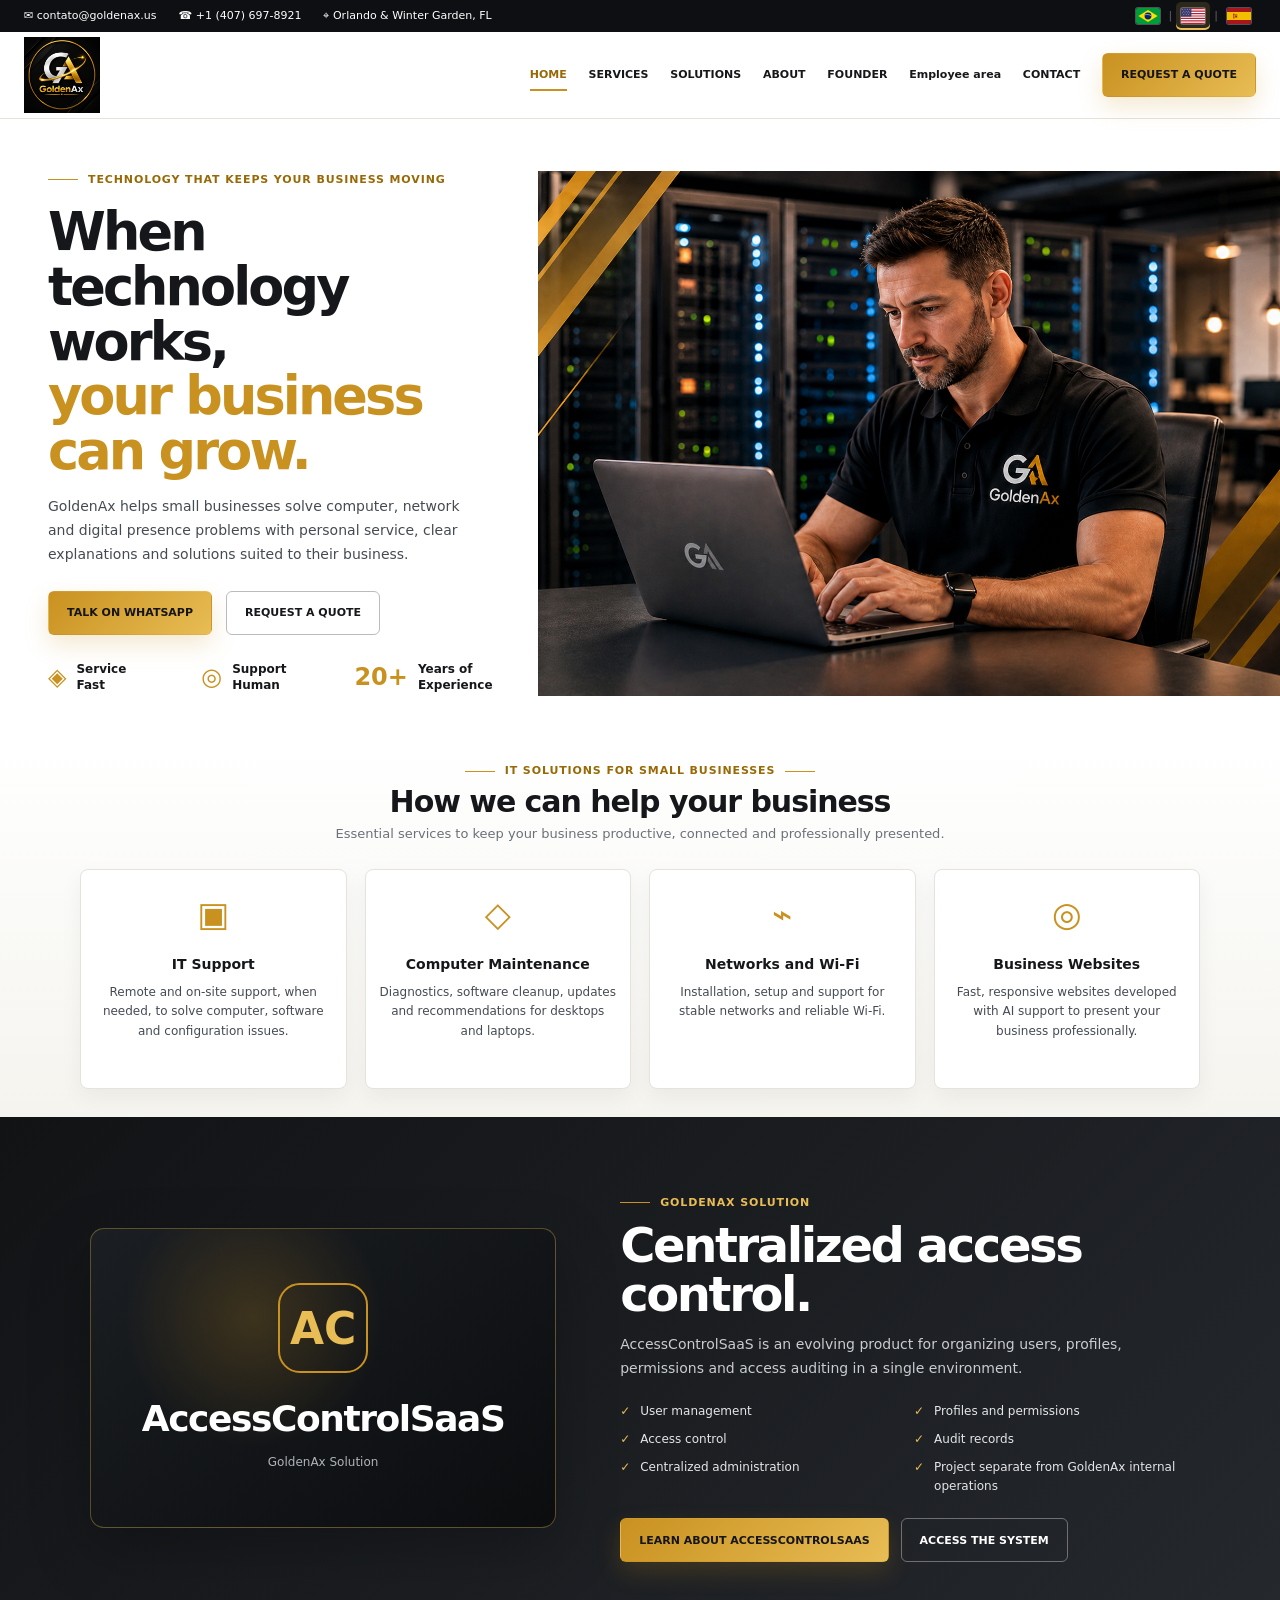
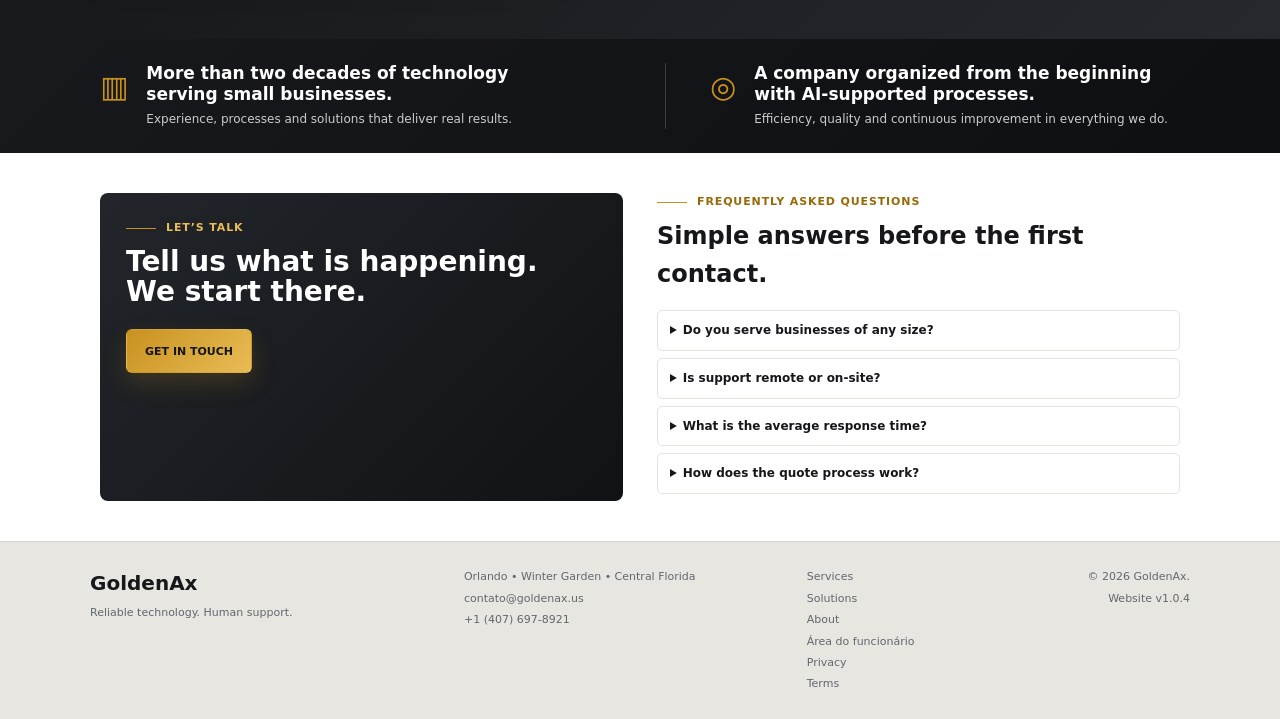
==== commit 1cb8370d: "Forçar atualização da logo corrigida" ====
--- a/index.html
+++ b/index.html
@@ -8,7 +8,7 @@
   <meta name="theme-color" content="#111315">
   <meta name="robots" content="index,follow,max-image-preview:large">
   <link rel="canonical" href="https://goldenax.us/">
-  <link rel="icon" href="assets/goldenax-logo.png" type="image/png">
+  <link rel="icon" href="assets/goldenax-logo.png?v=20260908-2" type="image/png">
   <link rel="preload" href="assets/hero-goldenax-original.jpg?v=20260811-humanizada" as="image" type="image/jpeg" fetchpriority="high">
   <link rel="stylesheet" href="styles.css">
   <link rel="stylesheet" href="solutions.css">
@@ -39,7 +39,7 @@
 <body class="home-v32">
 <a class="skip-link" href="#main">Pular para o conteúdo</a>
 <div class="utility-bar"><div class="utility-inner"><div class="utility-contact"><a href="mailto:contato@goldenax.us">✉ contato@goldenax.us</a><a href="https://wa.me/14076978921" target="_blank" rel="noopener">☎ +1 (407) 697-8921</a><span>⌖ Orlando &amp; Winter Garden, FL</span></div></div></div>
-<header class="header"><div class="header-inner"><a class="logo" href="index.html" aria-label="GoldenAx — início"><img src="assets/goldenax-logo.png" alt="GoldenAx" width="600" height="600"></a><button class="menu-toggle" type="button" aria-label="Abrir menu" aria-expanded="false" aria-controls="main-nav"><span class="menu-open">☰</span><span class="menu-close">×</span></button><nav class="nav" id="main-nav" aria-label="Navegação principal"><a class="active" href="index.html">Home</a><a href="services.html">Serviços</a><a href="accesscontrolsaas.html">Soluções</a><a href="about.html">Sobre</a><a href="founder.html">Founder</a><a href="employees.html">Área do funcionário</a><a href="contact.html">Contato</a><a class="quote" href="contact.html">Solicitar orçamento</a></nav></div></header>
+<header class="header"><div class="header-inner"><a class="logo" href="index.html" aria-label="GoldenAx — início"><img src="assets/goldenax-logo.png?v=20260908-2" alt="GoldenAx" width="600" height="600"></a><button class="menu-toggle" type="button" aria-label="Abrir menu" aria-expanded="false" aria-controls="main-nav"><span class="menu-open">☰</span><span class="menu-close">×</span></button><nav class="nav" id="main-nav" aria-label="Navegação principal"><a class="active" href="index.html">Home</a><a href="services.html">Serviços</a><a href="accesscontrolsaas.html">Soluções</a><a href="about.html">Sobre</a><a href="founder.html">Founder</a><a href="employees.html">Área do funcionário</a><a href="contact.html">Contato</a><a class="quote" href="contact.html">Solicitar orçamento</a></nav></div></header>
 <main id="main">
 <section class="reference-hero"><div class="reference-hero-copy reveal"><div class="kicker"><span></span><b>Tecnologia que mantém sua empresa em movimento</b></div><h1>Quando a tecnologia funciona,<br><span>seu negócio pode crescer.</span></h1><p>A GoldenAx ajuda pequenas empresas a resolver problemas de computadores, redes e presença digital com atendimento próximo, explicações claras e soluções adequadas ao seu negócio.</p><div class="hero-buttons"><a class="btn primary" href="https://wa.me/14076978921" target="_blank" rel="noopener">Falar no WhatsApp</a><a class="btn secondary" href="contact.html">Solicitar orçamento</a></div><div class="hero-highlights"><div><strong>◈</strong><span>Atendimento<br>Rápido</span></div><div><strong>◎</strong><span>Suporte<br>Humano</span></div><div><strong>20+</strong><span>Anos de<br>Experiência</span></div><div><strong>PT/EN/ES</strong><span>Atendimento<br>Trilíngue</span></div></div></div><div class="reference-hero-image reveal"><img src="assets/hero-goldenax-original.jpg?v=20260811-humanizada" alt="Profissional da GoldenAx trabalhando em um notebook diante de servidores" width="1600" height="1000" fetchpriority="high" decoding="async"></div></section>
 <section class="reference-services"><div class="reference-heading"><div class="kicker centered"><span></span><b>Soluções de TI para pequenas empresas</b><span></span></div><h2>Como podemos ajudar sua empresa</h2><p>Serviços essenciais para manter sua empresa produtiva, conectada e bem apresentada.</p></div><div class="reference-service-grid"><article><div class="reference-service-icon">▣</div><h3>Suporte de TI</h3><p>Atendimento remoto e presencial, quando necessário, para resolver problemas de computadores, sistemas e configurações.</p></article><article><div class="reference-service-icon">◇</div><h3>Manutenção de computadores</h3><p>Diagnóstico, limpeza lógica, atualizações e recomendações para computadores e notebooks.</p></article><article><div class="reference-service-icon">⌁</div><h3>Redes e Wi-Fi</h3><p>Instalação, configuração e suporte para redes estáveis e Wi-Fi de qualidade.</p></article><article><div class="reference-service-icon">◎</div><h3>Sites institucionais</h3><p>Sites rápidos e responsivos, desenvolvidos com apoio de IA para apresentar sua empresa com profissionalismo.</p></article></div></section>
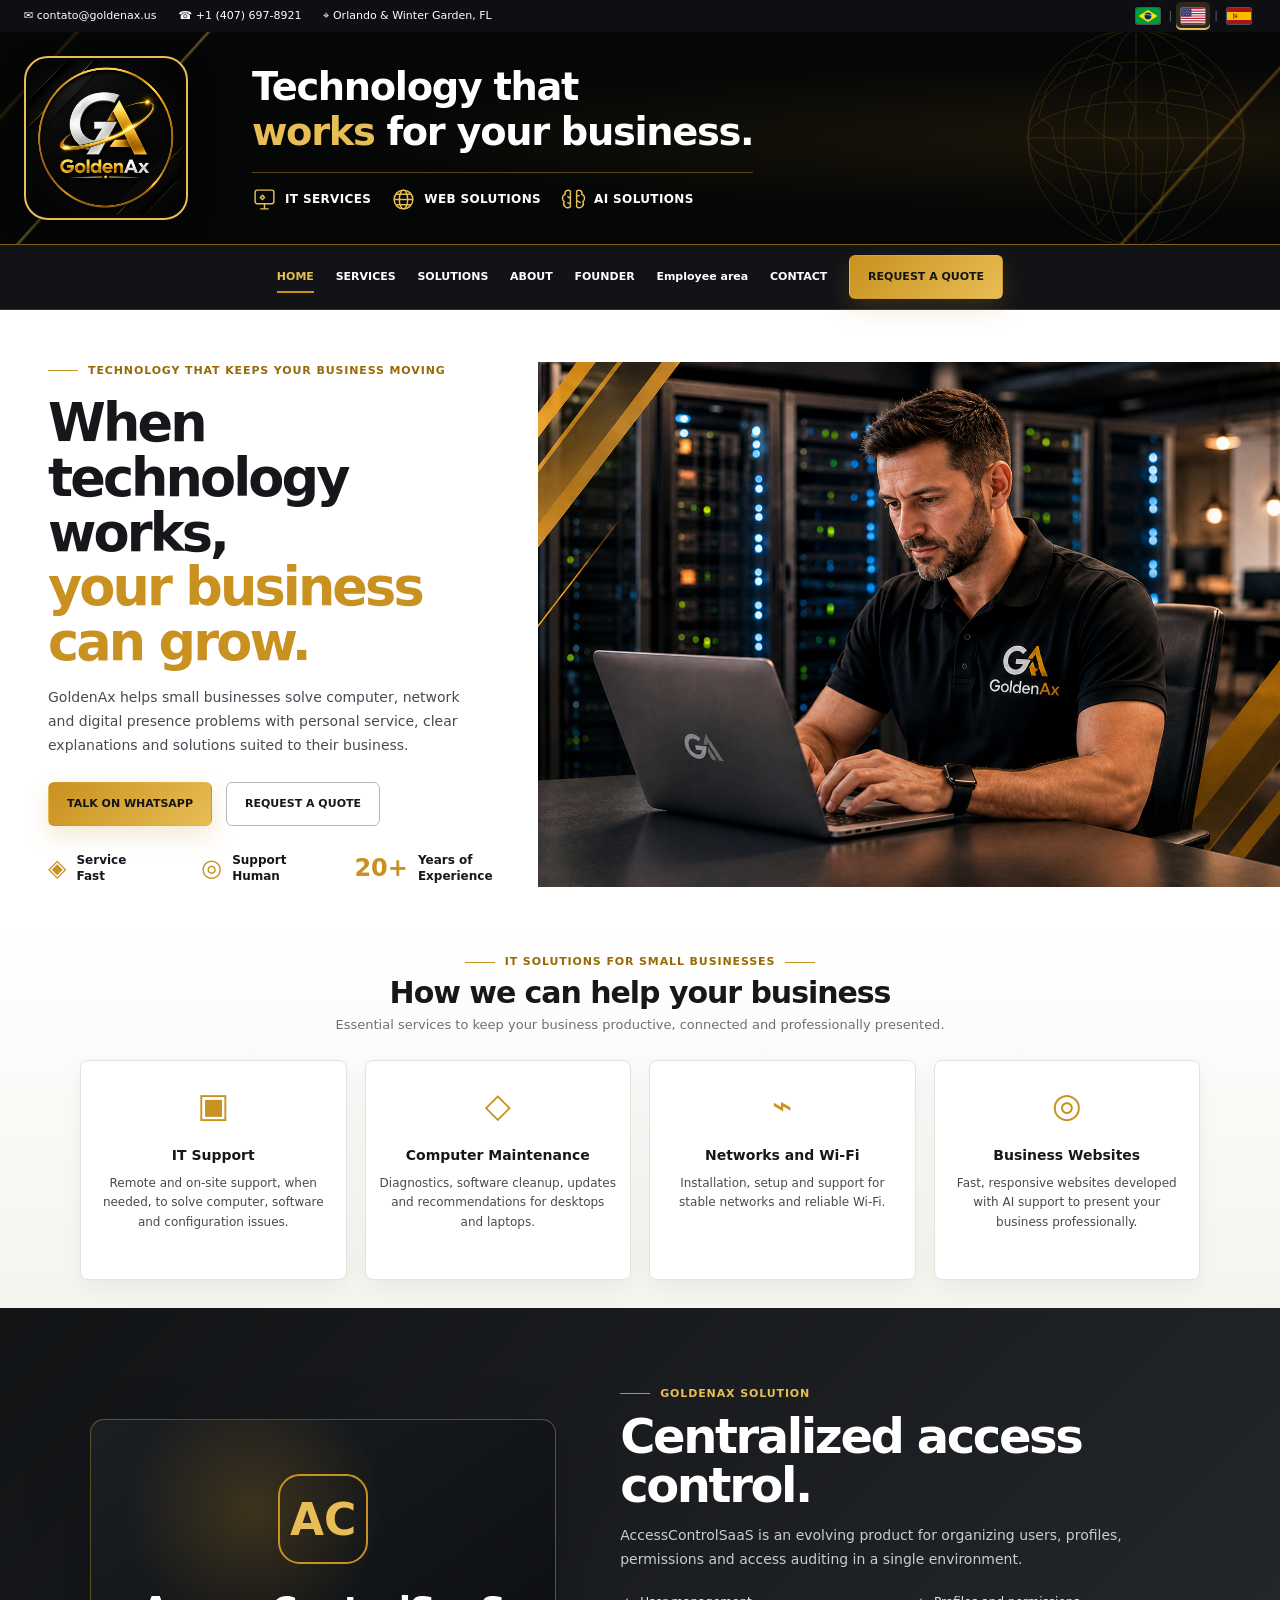
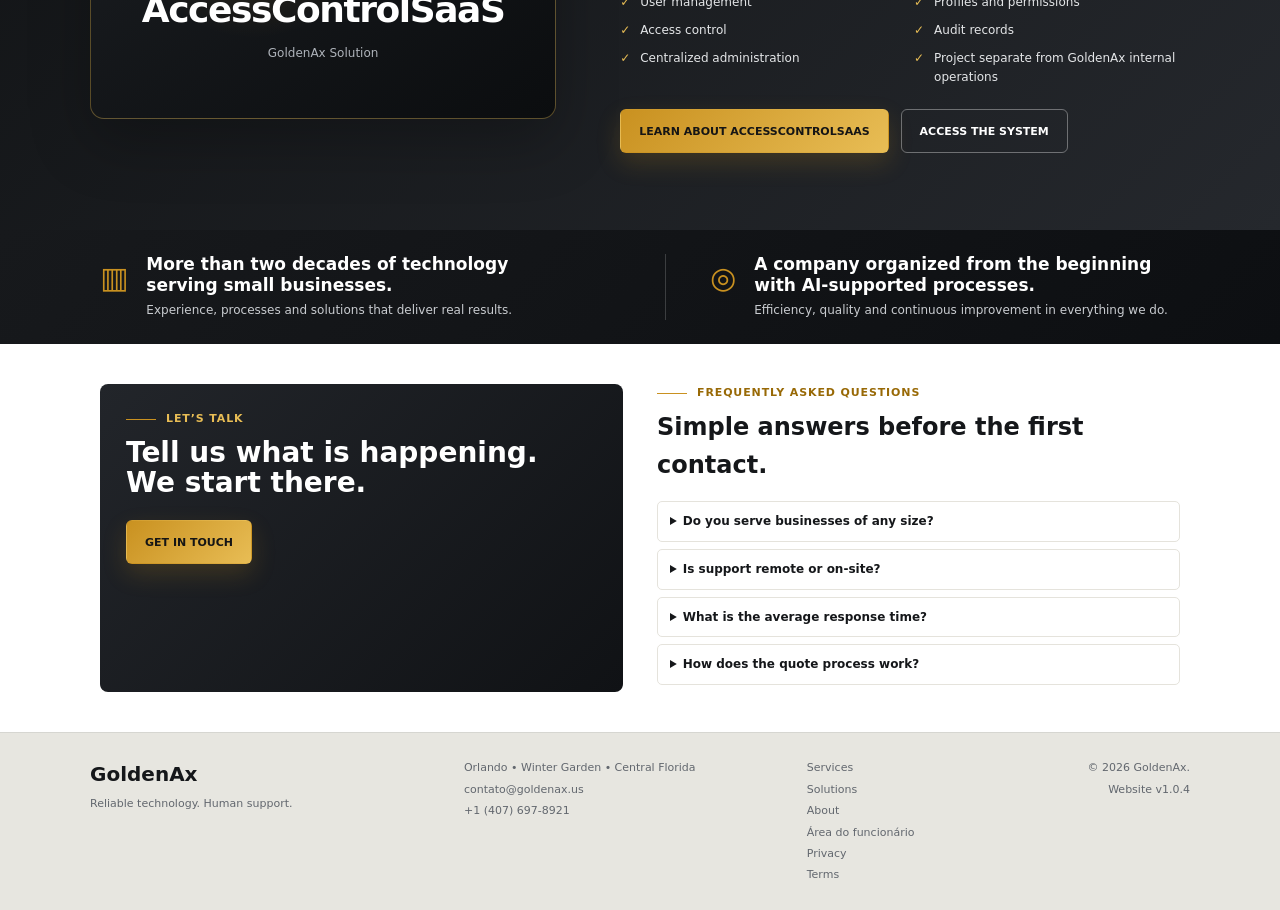
==== commit 46449250: "feat: add multilingual GoldenAx institutional brand banner" ====
--- a/index.html
+++ b/index.html
@@ -10,7 +10,7 @@
   <link rel="canonical" href="https://goldenax.us/">
   <link rel="icon" href="assets/goldenax-logo.png?v=20260908-2" type="image/png">
   <link rel="preload" href="assets/hero-goldenax-original.jpg?v=20260811-humanizada" as="image" type="image/jpeg" fetchpriority="high">
-  <link rel="stylesheet" href="styles.css">
+  <link rel="stylesheet" href="styles.css?v=20260917-banner">
   <link rel="stylesheet" href="solutions.css">
   <meta property="og:type" content="website">
   <meta property="og:site_name" content="GoldenAx">
@@ -39,6 +39,21 @@
 <body class="home-v32">
 <a class="skip-link" href="#main">Pular para o conteúdo</a>
 <div class="utility-bar"><div class="utility-inner"><div class="utility-contact"><a href="mailto:contato@goldenax.us">✉ contato@goldenax.us</a><a href="https://wa.me/14076978921" target="_blank" rel="noopener">☎ +1 (407) 697-8921</a><span>⌖ Orlando &amp; Winter Garden, FL</span></div></div></div>
+
+<div class="brand-banner">
+  <div class="brand-banner-inner">
+    <a class="brand-banner-logo" href="index.html" aria-label="GoldenAx"><img src="assets/goldenax-logo.png?v=20260908-2" alt="GoldenAx" width="600" height="600"></a>
+    <div class="brand-banner-copy">
+      <p class="brand-banner-title"><span data-pt="Tecnologia que" data-en="Technology that" data-es="Tecnología que">Tecnologia que</span><br><strong data-pt="funciona" data-en="works" data-es="funciona">funciona</strong> <span data-pt="para o seu negócio." data-en="for your business." data-es="para su negocio.">para o seu negócio.</span></p>
+      <ul class="brand-banner-services">
+        <li><svg viewBox="0 0 24 24" aria-hidden="true"><rect x="3" y="3" width="18" height="13" rx="2"/><path d="M8 21h8m-4-5v5m-4-11 2-2 2 2-2 2z"/></svg><span data-pt="Serviços de TI" data-en="IT services" data-es="Servicios de TI">Serviços de TI</span></li>
+        <li><svg viewBox="0 0 24 24" aria-hidden="true"><circle cx="12" cy="12" r="9"/><ellipse cx="12" cy="12" rx="4" ry="9"/><path d="M3 12h18M5 7h14M5 17h14"/></svg><span data-pt="Soluções web" data-en="Web solutions" data-es="Soluciones web">Soluções web</span></li>
+        <li><svg viewBox="0 0 24 24" aria-hidden="true"><path d="M9 4a3 3 0 0 0-5 3 4 4 0 0 0-1 7 4 4 0 0 0 6 5V4Zm6 0a3 3 0 0 1 5 3 4 4 0 0 1 1 7 4 4 0 0 1-6 5V4ZM6 9l3 2m6 2 4 2M9 16l-3-1m9-6 3-1"/></svg><span data-pt="Soluções de IA" data-en="AI solutions" data-es="Soluciones de IA">Soluções de IA</span></li>
+      </ul>
+    </div>
+    <svg class="brand-banner-globe" viewBox="0 0 240 240" aria-hidden="true"><circle cx="120" cy="120" r="108"/><ellipse cx="120" cy="120" rx="72" ry="108"/><ellipse cx="120" cy="120" rx="32" ry="108"/><ellipse cx="120" cy="120" rx="108" ry="36"/><ellipse cx="120" cy="120" rx="108" ry="76"/><path d="M12 120h216M120 12v216M49 46l33-10 24 12-9 20-21 9-7 25 18 16 17 5 9 23-13 14-6 31-12 16-8-41-18-25-15-8-5-24-13-10 7-26zM131 49l36-14 30 23-13 20-30-6-14 21 19 8 9 28-17 32-10 31-16-20 2-37-15-17 7-28-11-17z"/></svg>
+  </div>
+</div>
 <header class="header"><div class="header-inner"><a class="logo" href="index.html" aria-label="GoldenAx — início"><img src="assets/goldenax-logo.png?v=20260908-2" alt="GoldenAx" width="600" height="600"></a><button class="menu-toggle" type="button" aria-label="Abrir menu" aria-expanded="false" aria-controls="main-nav"><span class="menu-open">☰</span><span class="menu-close">×</span></button><nav class="nav" id="main-nav" aria-label="Navegação principal"><a class="active" href="index.html">Home</a><a href="services.html">Serviços</a><a href="accesscontrolsaas.html">Soluções</a><a href="about.html">Sobre</a><a href="founder.html">Founder</a><a href="employees.html">Área do funcionário</a><a href="contact.html">Contato</a><a class="quote" href="contact.html">Solicitar orçamento</a></nav></div></header>
 <main id="main">
 <section class="reference-hero"><div class="reference-hero-copy reveal"><div class="kicker"><span></span><b>Tecnologia que mantém sua empresa em movimento</b></div><h1>Quando a tecnologia funciona,<br><span>seu negócio pode crescer.</span></h1><p>A GoldenAx ajuda pequenas empresas a resolver problemas de computadores, redes e presença digital com atendimento próximo, explicações claras e soluções adequadas ao seu negócio.</p><div class="hero-buttons"><a class="btn primary" href="https://wa.me/14076978921" target="_blank" rel="noopener">Falar no WhatsApp</a><a class="btn secondary" href="contact.html">Solicitar orçamento</a></div><div class="hero-highlights"><div><strong>◈</strong><span>Atendimento<br>Rápido</span></div><div><strong>◎</strong><span>Suporte<br>Humano</span></div><div><strong>20+</strong><span>Anos de<br>Experiência</span></div><div><strong>PT/EN/ES</strong><span>Atendimento<br>Trilíngue</span></div></div></div><div class="reference-hero-image reveal"><img src="assets/hero-goldenax-original.jpg?v=20260811-humanizada" alt="Profissional da GoldenAx trabalhando em um notebook diante de servidores" width="1600" height="1000" fetchpriority="high" decoding="async"></div></section>
--- a/styles.css
+++ b/styles.css
@@ -96,3 +96,40 @@
   .footer-brand-text strong{font-size:22px}
   .email-direct,.footer-inner a{overflow-wrap:anywhere}
 }
+
+
+/* Unified dark brand header. */
+.header{
+  background:rgba(13,15,18,.98);
+  border-bottom-color:rgba(201,145,32,.28);
+}
+.header.scrolled{box-shadow:0 8px 24px rgba(0,0,0,.28)}
+.nav>a:not(.quote),.lang,.menu-toggle{color:#fff}
+.nav a.active{color:var(--gold-light)}
+
+@media (max-width:1120px){
+  .nav{
+    background:#0d0f12;
+    border-color:rgba(201,145,32,.32);
+    box-shadow:0 18px 38px rgba(0,0,0,.38);
+  }
+  .nav>a:not(.quote),.nav .lang{color:#fff}
+  .nav a.active{color:var(--gold-light)}
+}
+
+
+/* GoldenAx multilingual brand banner. Text stays in HTML for language switching. */
+.brand-banner{position:relative;isolation:isolate;background:#050606;color:#fff;border-bottom:1px solid #806020;overflow:hidden}
+.brand-banner::before{content:"";position:absolute;inset:0;z-index:-1;background:linear-gradient(132deg,transparent 5%,#c9912030 5.2%,transparent 5.5%,transparent 14%,#e8bd5570 14.15%,transparent 14.4%,transparent 89%,#c9912060 89.2%,transparent 89.5%),radial-gradient(ellipse at 90% 50%,#c991201c,transparent 50%)}
+.brand-banner-inner{position:relative;width:min(calc(100% - 48px),var(--wide));min-height:210px;margin:auto;display:flex;align-items:center;gap:clamp(28px,5vw,80px);padding:24px 0}
+.brand-banner-logo{flex:0 0 clamp(112px,13vw,164px);position:relative;z-index:1;border:2px solid #e8bd55;border-radius:24px;padding:3px;background:#050606;box-shadow:0 8px 26px #0008;overflow:hidden}
+.brand-banner-logo img{width:100%;height:auto;aspect-ratio:1;object-fit:contain;border-radius:20px}
+.brand-banner-copy{position:relative;z-index:1;min-width:0}
+.brand-banner-title{margin:0;font-size:clamp(24px,3vw,40px);font-weight:750;line-height:1.18;letter-spacing:-.035em;text-wrap:balance}
+.brand-banner-title strong{color:#e8bd55}
+.brand-banner-services{display:flex;flex-wrap:wrap;gap:12px 20px;margin:18px 0 0;padding:14px 0 0;list-style:none;border-top:1px solid #c9912070}
+.brand-banner-services li{display:flex;align-items:center;gap:8px;font-size:12px;font-weight:650;text-transform:uppercase;letter-spacing:.03em}
+.brand-banner-services svg{width:25px;height:25px;fill:none;stroke:#e8bd55;stroke-width:1.4;flex-shrink:0}
+.brand-banner-globe{position:absolute;right:0;top:50%;transform:translateY(-50%);width:240px;height:240px;fill:none;stroke:#c99120;stroke-width:.8;opacity:.22;pointer-events:none}
+@media(min-width:1121px){.brand-banner+.header .logo{display:none}.brand-banner+.header .header-inner{min-height:64px;justify-content:center}}
+@media(max-width:640px){.brand-banner-inner{width:calc(100% - 32px);gap:16px;padding:20px 0;min-height:180px;align-items:flex-start}.brand-banner-logo{flex-basis:76px;border-radius:15px}.brand-banner-logo img{border-radius:12px}.brand-banner-title{font-size:clamp(20px,5vw,28px);line-height:1.25}.brand-banner-services{gap:9px;margin-top:12px;padding-top:10px}.brand-banner-services li{font-size:10px;gap:6px}.brand-banner-services svg{width:20px;height:20px}.brand-banner-globe{width:180px;height:180px;opacity:.12}}
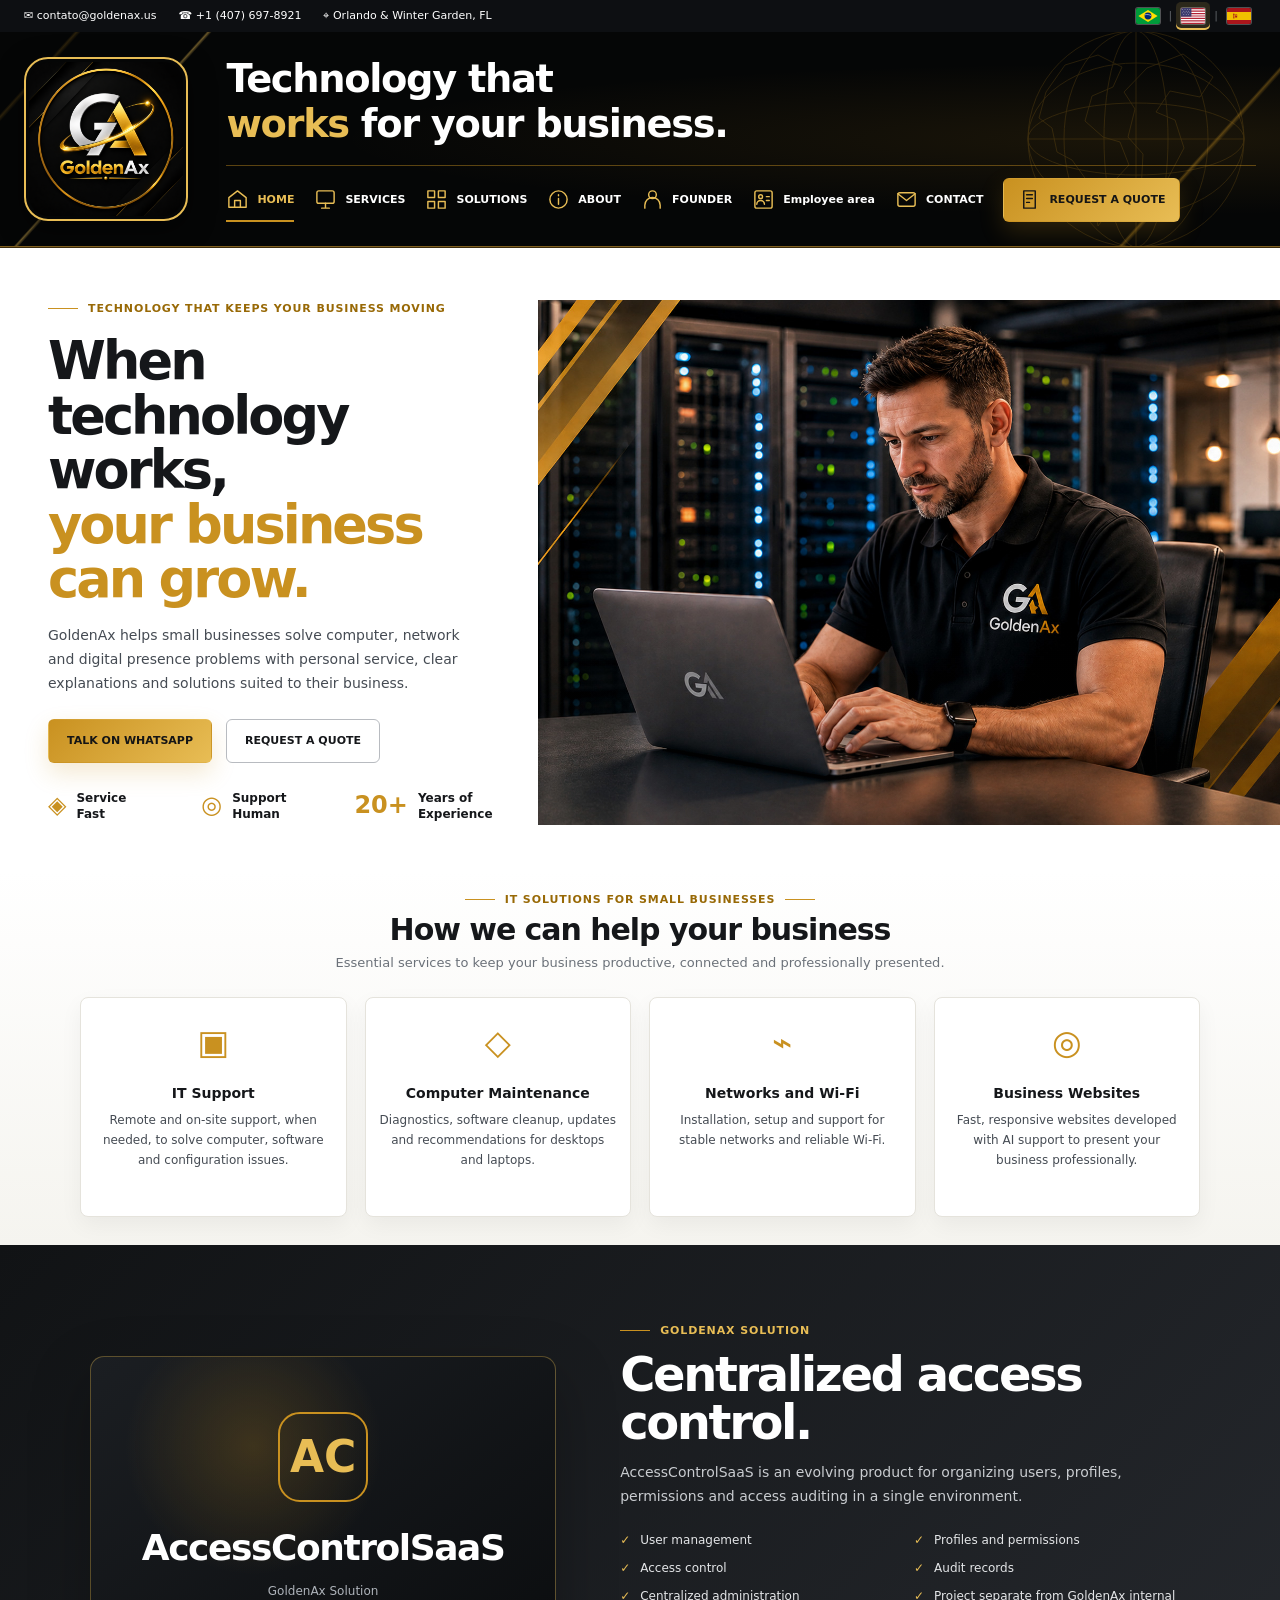
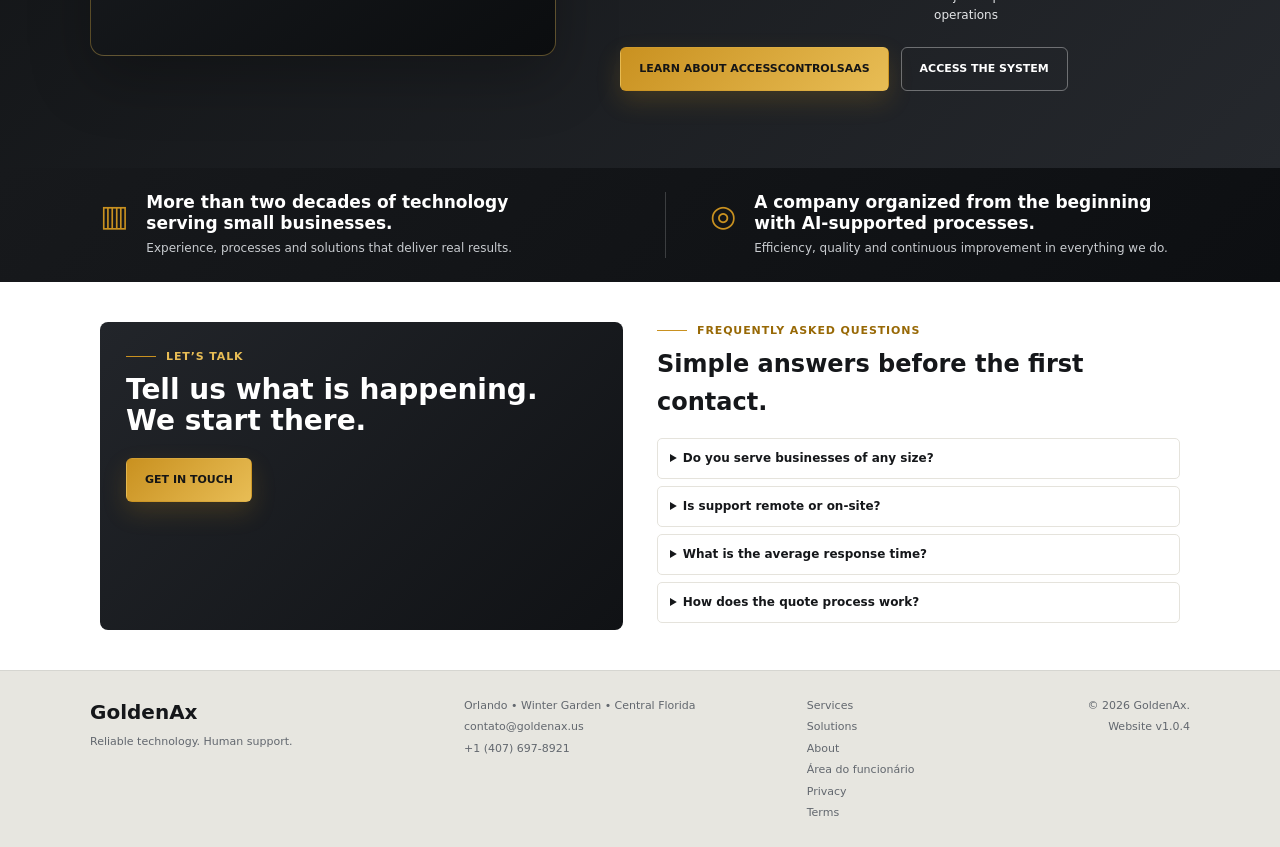
==== commit 5b08cd66: "feat: integrate translated icon navigation into institutional banner" ====
--- a/index.html
+++ b/index.html
@@ -10,7 +10,7 @@
   <link rel="canonical" href="https://goldenax.us/">
   <link rel="icon" href="assets/goldenax-logo.png?v=20260908-2" type="image/png">
   <link rel="preload" href="assets/hero-goldenax-original.jpg?v=20260811-humanizada" as="image" type="image/jpeg" fetchpriority="high">
-  <link rel="stylesheet" href="styles.css?v=20260917-banner">
+  <link rel="stylesheet" href="styles.css?v=20260917-iconmenu">
   <link rel="stylesheet" href="solutions.css">
   <meta property="og:type" content="website">
   <meta property="og:site_name" content="GoldenAx">
@@ -40,21 +40,17 @@
 <a class="skip-link" href="#main">Pular para o conteúdo</a>
 <div class="utility-bar"><div class="utility-inner"><div class="utility-contact"><a href="mailto:contato@goldenax.us">✉ contato@goldenax.us</a><a href="https://wa.me/14076978921" target="_blank" rel="noopener">☎ +1 (407) 697-8921</a><span>⌖ Orlando &amp; Winter Garden, FL</span></div></div></div>
 
-<div class="brand-banner">
+<header class="header brand-header"><div class="brand-banner">
   <div class="brand-banner-inner">
     <a class="brand-banner-logo" href="index.html" aria-label="GoldenAx"><img src="assets/goldenax-logo.png?v=20260908-2" alt="GoldenAx" width="600" height="600"></a>
     <div class="brand-banner-copy">
       <p class="brand-banner-title"><span data-pt="Tecnologia que" data-en="Technology that" data-es="Tecnología que">Tecnologia que</span><br><strong data-pt="funciona" data-en="works" data-es="funciona">funciona</strong> <span data-pt="para o seu negócio." data-en="for your business." data-es="para su negocio.">para o seu negócio.</span></p>
-      <ul class="brand-banner-services">
-        <li><svg viewBox="0 0 24 24" aria-hidden="true"><rect x="3" y="3" width="18" height="13" rx="2"/><path d="M8 21h8m-4-5v5m-4-11 2-2 2 2-2 2z"/></svg><span data-pt="Serviços de TI" data-en="IT services" data-es="Servicios de TI">Serviços de TI</span></li>
-        <li><svg viewBox="0 0 24 24" aria-hidden="true"><circle cx="12" cy="12" r="9"/><ellipse cx="12" cy="12" rx="4" ry="9"/><path d="M3 12h18M5 7h14M5 17h14"/></svg><span data-pt="Soluções web" data-en="Web solutions" data-es="Soluciones web">Soluções web</span></li>
-        <li><svg viewBox="0 0 24 24" aria-hidden="true"><path d="M9 4a3 3 0 0 0-5 3 4 4 0 0 0-1 7 4 4 0 0 0 6 5V4Zm6 0a3 3 0 0 1 5 3 4 4 0 0 1 1 7 4 4 0 0 1-6 5V4ZM6 9l3 2m6 2 4 2M9 16l-3-1m9-6 3-1"/></svg><span data-pt="Soluções de IA" data-en="AI solutions" data-es="Soluciones de IA">Soluções de IA</span></li>
-      </ul>
+      <div class="brand-navigation"><button class="menu-toggle" type="button" aria-label="Abrir menu" aria-expanded="false" aria-controls="main-nav"><span class="menu-open">☰</span><span class="menu-close">×</span></button><nav class="nav" id="main-nav" aria-label="Navegação principal"><a class="active" href="index.html"><svg class="nav-icon" viewBox="0 0 24 24" aria-hidden="true" focusable="false"><path d="m3 10 9-7 9 7v10H3zM9 20v-7h6v7"/></svg><span class="nav-label">Home</span></a><a href="services.html"><svg class="nav-icon" viewBox="0 0 24 24" aria-hidden="true" focusable="false"><rect x="3" y="3" width="18" height="13" rx="2"/><path d="M8 21h8m-4-5v5"/></svg><span class="nav-label">Serviços</span></a><a href="accesscontrolsaas.html"><svg class="nav-icon" viewBox="0 0 24 24" aria-hidden="true" focusable="false"><path d="M3 3h7v7H3zM14 3h7v7h-7zM3 14h7v7H3zM14 14h7v7h-7z"/></svg><span class="nav-label">Soluções</span></a><a href="about.html"><svg class="nav-icon" viewBox="0 0 24 24" aria-hidden="true" focusable="false"><circle cx="12" cy="12" r="9"/><path d="M12 11v6m0-10v1"/></svg><span class="nav-label">Sobre</span></a><a href="founder.html"><svg class="nav-icon" viewBox="0 0 24 24" aria-hidden="true" focusable="false"><circle cx="12" cy="7" r="4"/><path d="M4 21v-3a8 8 0 0 1 16 0v3"/></svg><span class="nav-label">Founder</span></a><a href="employees.html"><svg class="nav-icon" viewBox="0 0 24 24" aria-hidden="true" focusable="false"><rect x="3" y="3" width="18" height="18" rx="2"/><circle cx="9" cy="9" r="2"/><path d="M5 17a4 4 0 0 1 8 0m2-8h3m-3 4h3"/></svg><span class="nav-label">Área do funcionário</span></a><a href="contact.html"><svg class="nav-icon" viewBox="0 0 24 24" aria-hidden="true" focusable="false"><rect x="3" y="5" width="18" height="14" rx="2"/><path d="m3 6 9 7 9-7"/></svg><span class="nav-label">Contato</span></a><a class="quote" href="contact.html"><svg class="nav-icon" viewBox="0 0 24 24" aria-hidden="true" focusable="false"><path d="M6 3h12v18H6zM9 7h6m-6 4h6m-6 4h3"/></svg><span class="nav-label">Solicitar orçamento</span></a></nav></div>
     </div>
     <svg class="brand-banner-globe" viewBox="0 0 240 240" aria-hidden="true"><circle cx="120" cy="120" r="108"/><ellipse cx="120" cy="120" rx="72" ry="108"/><ellipse cx="120" cy="120" rx="32" ry="108"/><ellipse cx="120" cy="120" rx="108" ry="36"/><ellipse cx="120" cy="120" rx="108" ry="76"/><path d="M12 120h216M120 12v216M49 46l33-10 24 12-9 20-21 9-7 25 18 16 17 5 9 23-13 14-6 31-12 16-8-41-18-25-15-8-5-24-13-10 7-26zM131 49l36-14 30 23-13 20-30-6-14 21 19 8 9 28-17 32-10 31-16-20 2-37-15-17 7-28-11-17z"/></svg>
   </div>
-</div>
-<header class="header"><div class="header-inner"><a class="logo" href="index.html" aria-label="GoldenAx — início"><img src="assets/goldenax-logo.png?v=20260908-2" alt="GoldenAx" width="600" height="600"></a><button class="menu-toggle" type="button" aria-label="Abrir menu" aria-expanded="false" aria-controls="main-nav"><span class="menu-open">☰</span><span class="menu-close">×</span></button><nav class="nav" id="main-nav" aria-label="Navegação principal"><a class="active" href="index.html">Home</a><a href="services.html">Serviços</a><a href="accesscontrolsaas.html">Soluções</a><a href="about.html">Sobre</a><a href="founder.html">Founder</a><a href="employees.html">Área do funcionário</a><a href="contact.html">Contato</a><a class="quote" href="contact.html">Solicitar orçamento</a></nav></div></header>
+</div></header>
+
 <main id="main">
 <section class="reference-hero"><div class="reference-hero-copy reveal"><div class="kicker"><span></span><b>Tecnologia que mantém sua empresa em movimento</b></div><h1>Quando a tecnologia funciona,<br><span>seu negócio pode crescer.</span></h1><p>A GoldenAx ajuda pequenas empresas a resolver problemas de computadores, redes e presença digital com atendimento próximo, explicações claras e soluções adequadas ao seu negócio.</p><div class="hero-buttons"><a class="btn primary" href="https://wa.me/14076978921" target="_blank" rel="noopener">Falar no WhatsApp</a><a class="btn secondary" href="contact.html">Solicitar orçamento</a></div><div class="hero-highlights"><div><strong>◈</strong><span>Atendimento<br>Rápido</span></div><div><strong>◎</strong><span>Suporte<br>Humano</span></div><div><strong>20+</strong><span>Anos de<br>Experiência</span></div><div><strong>PT/EN/ES</strong><span>Atendimento<br>Trilíngue</span></div></div></div><div class="reference-hero-image reveal"><img src="assets/hero-goldenax-original.jpg?v=20260811-humanizada" alt="Profissional da GoldenAx trabalhando em um notebook diante de servidores" width="1600" height="1000" fetchpriority="high" decoding="async"></div></section>
 <section class="reference-services"><div class="reference-heading"><div class="kicker centered"><span></span><b>Soluções de TI para pequenas empresas</b><span></span></div><h2>Como podemos ajudar sua empresa</h2><p>Serviços essenciais para manter sua empresa produtiva, conectada e bem apresentada.</p></div><div class="reference-service-grid"><article><div class="reference-service-icon">▣</div><h3>Suporte de TI</h3><p>Atendimento remoto e presencial, quando necessário, para resolver problemas de computadores, sistemas e configurações.</p></article><article><div class="reference-service-icon">◇</div><h3>Manutenção de computadores</h3><p>Diagnóstico, limpeza lógica, atualizações e recomendações para computadores e notebooks.</p></article><article><div class="reference-service-icon">⌁</div><h3>Redes e Wi-Fi</h3><p>Instalação, configuração e suporte para redes estáveis e Wi-Fi de qualidade.</p></article><article><div class="reference-service-icon">◎</div><h3>Sites institucionais</h3><p>Sites rápidos e responsivos, desenvolvidos com apoio de IA para apresentar sua empresa com profissionalismo.</p></article></div></section>
@@ -63,6 +59,6 @@
 <section class="reference-bottom"><div class="reference-cta"><div class="kicker light"><span></span><b>Vamos conversar?</b></div><h2>Conte o que está acontecendo.<br>A gente começa por aí.</h2><a class="btn primary" href="contact.html">Entrar em contato</a></div><div class="reference-faq"><div class="kicker"><span></span><b>Perguntas frequentes</b></div><h2>Respostas simples antes do primeiro contato.</h2><details><summary>Vocês atendem empresas de qualquer tamanho?</summary><p>O foco inicial são pequenas empresas, mas cada necessidade pode ser avaliada individualmente.</p></details><details><summary>O atendimento é remoto ou presencial?</summary><p>Os dois formatos são possíveis, dependendo da necessidade e da segurança do atendimento.</p></details><details><summary>Qual o tempo médio de resposta?</summary><p>O retorno inicial é feito o mais rápido possível, de acordo com a urgência e a disponibilidade.</p></details><details><summary>Como funciona o orçamento?</summary><p>Primeiro entendemos o problema. Depois apresentamos a recomendação e o escopo para aprovação.</p></details></div></section>
 </main>
 <footer class="site-footer"><div class="footer-inner"><div class="footer-brand-text"><strong>GoldenAx</strong><span>Tecnologia confiável. Atendimento humano.</span></div><div class="footer-location"><span>Orlando • Winter Garden • Central Florida</span><a href="mailto:contato@goldenax.us">contato@goldenax.us</a><a href="https://wa.me/14076978921" target="_blank" rel="noopener">+1 (407) 697-8921</a></div><div class="footer-links"><a href="services.html">Serviços</a><a href="accesscontrolsaas.html">Soluções</a><a href="about.html">Sobre</a><a href="employees.html">Área do funcionário</a><a href="privacy.html">Privacidade</a><a href="terms.html">Termos</a></div><div class="footer-legal"><span>© <span id="current-year"></span> GoldenAx.</span><span>Website v1.0.4</span></div></div></footer>
-<script src="script.js?v=20260908-employees" defer></script>
+<script src="script.js?v=20260917-iconmenu" defer></script>
 </body>
 </html>
--- a/styles.css
+++ b/styles.css
@@ -133,3 +133,29 @@
 .brand-banner-globe{position:absolute;right:0;top:50%;transform:translateY(-50%);width:240px;height:240px;fill:none;stroke:#c99120;stroke-width:.8;opacity:.22;pointer-events:none}
 @media(min-width:1121px){.brand-banner+.header .logo{display:none}.brand-banner+.header .header-inner{min-height:64px;justify-content:center}}
 @media(max-width:640px){.brand-banner-inner{width:calc(100% - 32px);gap:16px;padding:20px 0;min-height:180px;align-items:flex-start}.brand-banner-logo{flex-basis:76px;border-radius:15px}.brand-banner-logo img{border-radius:12px}.brand-banner-title{font-size:clamp(20px,5vw,28px);line-height:1.25}.brand-banner-services{gap:9px;margin-top:12px;padding-top:10px}.brand-banner-services li{font-size:10px;gap:6px}.brand-banner-services svg{width:20px;height:20px}.brand-banner-globe{width:180px;height:180px;opacity:.12}}
+
+/* Icon navigation shares the banner beneath the slogan. */
+.header.brand-header{position:relative;top:auto;background:#050606;backdrop-filter:none}
+.brand-header .brand-banner-copy{flex:1}
+.brand-header .brand-banner-inner{gap:clamp(20px,3vw,48px)}
+.brand-navigation{margin-top:18px;border-top:1px solid #c9912070;padding-top:12px}
+.brand-navigation .nav{position:static;display:flex;flex-wrap:wrap;justify-content:flex-start;gap:8px 20px;white-space:normal;background:transparent;border:0;box-shadow:none;padding:0}
+.brand-navigation .nav>a{display:inline-flex;align-items:center;gap:8px;min-height:44px;text-align:left;font-size:11px}
+.brand-navigation .nav-icon{width:23px;height:23px;flex:0 0 23px;fill:none;stroke:#e8bd55;stroke-width:1.5;stroke-linecap:round;stroke-linejoin:round}
+.brand-navigation .nav .quote{padding:0 14px}
+.brand-navigation .quote .nav-icon{stroke:#151515}
+.brand-navigation .menu-toggle{display:none}
+@media(max-width:1120px){
+ .brand-navigation .menu-toggle{display:block;margin-left:auto;border:1px solid #c9912070;border-radius:6px;min-width:44px;min-height:44px}
+ .brand-navigation .nav{display:none;flex-direction:column;align-items:stretch;max-height:none;overflow:visible}
+ .brand-navigation .nav.open{display:flex}
+ .brand-navigation .nav>a{font-size:13px;padding:8px}
+ .brand-navigation .nav .quote{justify-content:center}
+}
+@media(max-width:640px){
+ .brand-header .brand-banner-inner{display:grid;grid-template-columns:76px minmax(0,1fr);gap:12px 16px}
+ .brand-header .brand-banner-copy{display:contents}
+ .brand-header .brand-banner-title{align-self:center}
+ .brand-header .brand-navigation{grid-column:1/-1;margin-top:0}
+ .brand-navigation .nav>a{font-size:14px}
+}
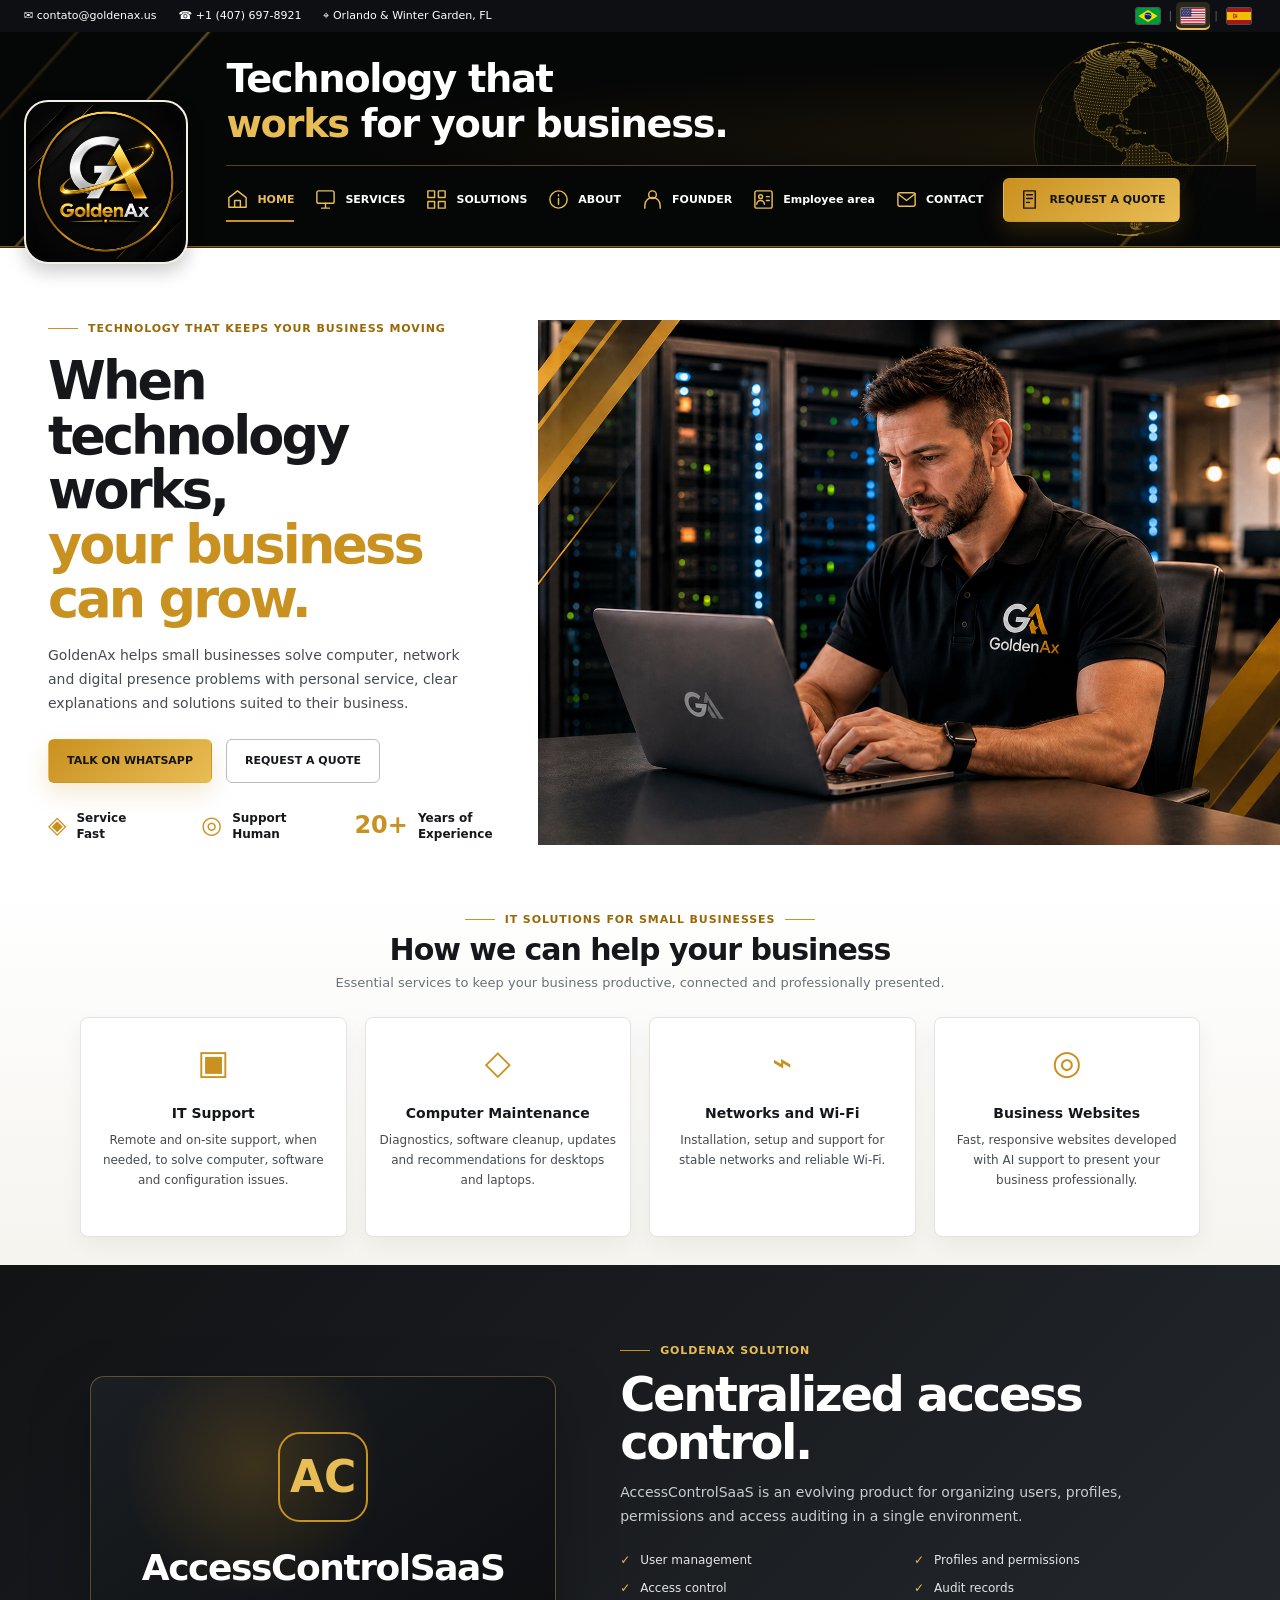
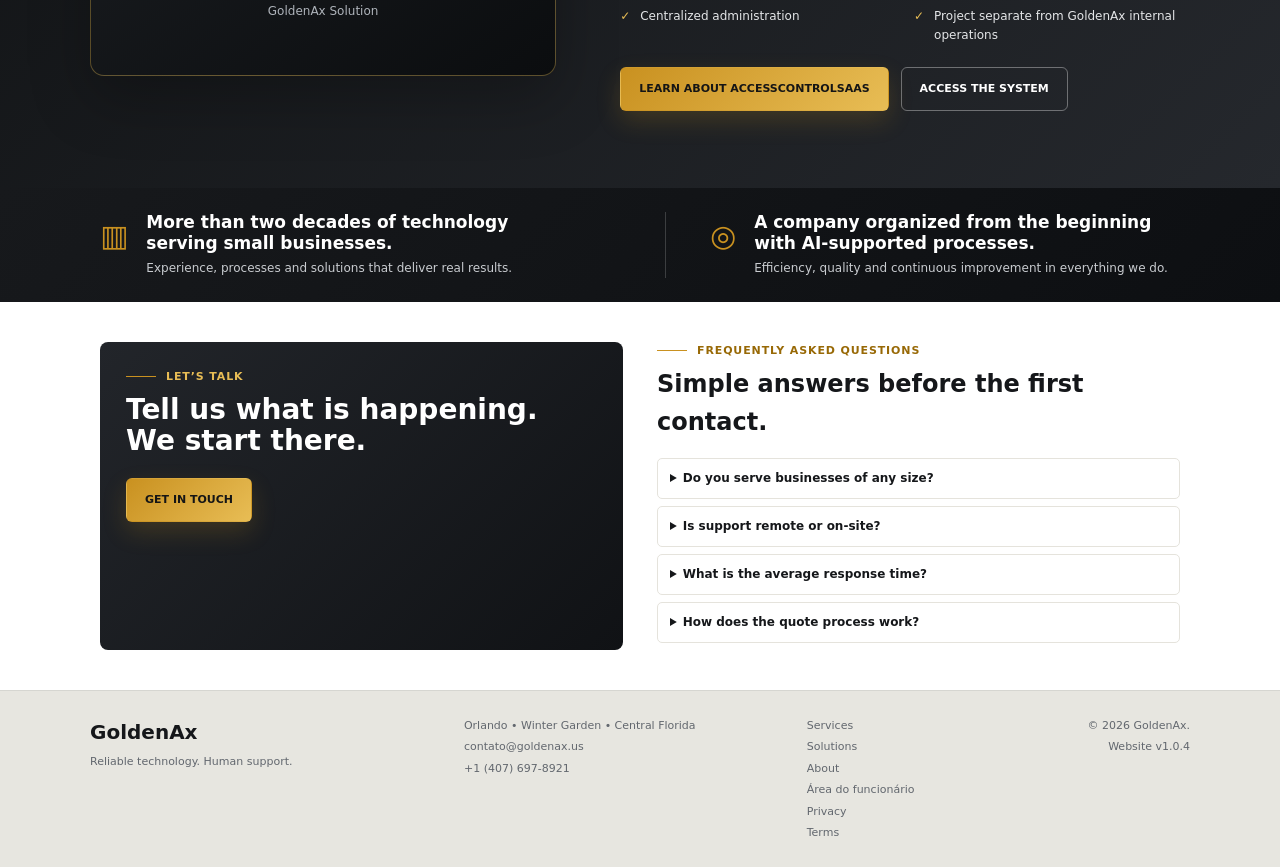
==== commit 0815946a: "feat: add subtle raised logo and geographic golden globe" ====
--- a/index.html
+++ b/index.html
@@ -10,7 +10,7 @@
   <link rel="canonical" href="https://goldenax.us/">
   <link rel="icon" href="assets/goldenax-logo.png?v=20260908-2" type="image/png">
   <link rel="preload" href="assets/hero-goldenax-original.jpg?v=20260811-humanizada" as="image" type="image/jpeg" fetchpriority="high">
-  <link rel="stylesheet" href="styles.css?v=20260917-iconmenu">
+  <link rel="stylesheet" href="styles.css?v=20260918-globe">
   <link rel="stylesheet" href="solutions.css">
   <meta property="og:type" content="website">
   <meta property="og:site_name" content="GoldenAx">
@@ -47,7 +47,7 @@
       <p class="brand-banner-title"><span data-pt="Tecnologia que" data-en="Technology that" data-es="Tecnología que">Tecnologia que</span><br><strong data-pt="funciona" data-en="works" data-es="funciona">funciona</strong> <span data-pt="para o seu negócio." data-en="for your business." data-es="para su negocio.">para o seu negócio.</span></p>
       <div class="brand-navigation"><button class="menu-toggle" type="button" aria-label="Abrir menu" aria-expanded="false" aria-controls="main-nav"><span class="menu-open">☰</span><span class="menu-close">×</span></button><nav class="nav" id="main-nav" aria-label="Navegação principal"><a class="active" href="index.html"><svg class="nav-icon" viewBox="0 0 24 24" aria-hidden="true" focusable="false"><path d="m3 10 9-7 9 7v10H3zM9 20v-7h6v7"/></svg><span class="nav-label">Home</span></a><a href="services.html"><svg class="nav-icon" viewBox="0 0 24 24" aria-hidden="true" focusable="false"><rect x="3" y="3" width="18" height="13" rx="2"/><path d="M8 21h8m-4-5v5"/></svg><span class="nav-label">Serviços</span></a><a href="accesscontrolsaas.html"><svg class="nav-icon" viewBox="0 0 24 24" aria-hidden="true" focusable="false"><path d="M3 3h7v7H3zM14 3h7v7h-7zM3 14h7v7H3zM14 14h7v7h-7z"/></svg><span class="nav-label">Soluções</span></a><a href="about.html"><svg class="nav-icon" viewBox="0 0 24 24" aria-hidden="true" focusable="false"><circle cx="12" cy="12" r="9"/><path d="M12 11v6m0-10v1"/></svg><span class="nav-label">Sobre</span></a><a href="founder.html"><svg class="nav-icon" viewBox="0 0 24 24" aria-hidden="true" focusable="false"><circle cx="12" cy="7" r="4"/><path d="M4 21v-3a8 8 0 0 1 16 0v3"/></svg><span class="nav-label">Founder</span></a><a href="employees.html"><svg class="nav-icon" viewBox="0 0 24 24" aria-hidden="true" focusable="false"><rect x="3" y="3" width="18" height="18" rx="2"/><circle cx="9" cy="9" r="2"/><path d="M5 17a4 4 0 0 1 8 0m2-8h3m-3 4h3"/></svg><span class="nav-label">Área do funcionário</span></a><a href="contact.html"><svg class="nav-icon" viewBox="0 0 24 24" aria-hidden="true" focusable="false"><rect x="3" y="5" width="18" height="14" rx="2"/><path d="m3 6 9 7 9-7"/></svg><span class="nav-label">Contato</span></a><a class="quote" href="contact.html"><svg class="nav-icon" viewBox="0 0 24 24" aria-hidden="true" focusable="false"><path d="M6 3h12v18H6zM9 7h6m-6 4h6m-6 4h3"/></svg><span class="nav-label">Solicitar orçamento</span></a></nav></div>
     </div>
-    <svg class="brand-banner-globe" viewBox="0 0 240 240" aria-hidden="true"><circle cx="120" cy="120" r="108"/><ellipse cx="120" cy="120" rx="72" ry="108"/><ellipse cx="120" cy="120" rx="32" ry="108"/><ellipse cx="120" cy="120" rx="108" ry="36"/><ellipse cx="120" cy="120" rx="108" ry="76"/><path d="M12 120h216M120 12v216M49 46l33-10 24 12-9 20-21 9-7 25 18 16 17 5 9 23-13 14-6 31-12 16-8-41-18-25-15-8-5-24-13-10 7-26zM131 49l36-14 30 23-13 20-30-6-14 21 19 8 9 28-17 32-10 31-16-20 2-37-15-17 7-28-11-17z"/></svg>
+    <img class="brand-banner-globe" src="assets/goldenax-globe.svg" alt="" aria-hidden="true" width="320" height="320">
   </div>
 </div></header>
 
@@ -59,6 +59,7 @@
 <section class="reference-bottom"><div class="reference-cta"><div class="kicker light"><span></span><b>Vamos conversar?</b></div><h2>Conte o que está acontecendo.<br>A gente começa por aí.</h2><a class="btn primary" href="contact.html">Entrar em contato</a></div><div class="reference-faq"><div class="kicker"><span></span><b>Perguntas frequentes</b></div><h2>Respostas simples antes do primeiro contato.</h2><details><summary>Vocês atendem empresas de qualquer tamanho?</summary><p>O foco inicial são pequenas empresas, mas cada necessidade pode ser avaliada individualmente.</p></details><details><summary>O atendimento é remoto ou presencial?</summary><p>Os dois formatos são possíveis, dependendo da necessidade e da segurança do atendimento.</p></details><details><summary>Qual o tempo médio de resposta?</summary><p>O retorno inicial é feito o mais rápido possível, de acordo com a urgência e a disponibilidade.</p></details><details><summary>Como funciona o orçamento?</summary><p>Primeiro entendemos o problema. Depois apresentamos a recomendação e o escopo para aprovação.</p></details></div></section>
 </main>
 <footer class="site-footer"><div class="footer-inner"><div class="footer-brand-text"><strong>GoldenAx</strong><span>Tecnologia confiável. Atendimento humano.</span></div><div class="footer-location"><span>Orlando • Winter Garden • Central Florida</span><a href="mailto:contato@goldenax.us">contato@goldenax.us</a><a href="https://wa.me/14076978921" target="_blank" rel="noopener">+1 (407) 697-8921</a></div><div class="footer-links"><a href="services.html">Serviços</a><a href="accesscontrolsaas.html">Soluções</a><a href="about.html">Sobre</a><a href="employees.html">Área do funcionário</a><a href="privacy.html">Privacidade</a><a href="terms.html">Termos</a></div><div class="footer-legal"><span>© <span id="current-year"></span> GoldenAx.</span><span>Website v1.0.4</span></div></div></footer>
-<script src="script.js?v=20260917-iconmenu" defer></script>
+<script src="script.js?v=20260918-globe" defer></script>
 </body>
 </html>
+
--- a/styles.css
+++ b/styles.css
@@ -159,3 +159,14 @@
  .brand-header .brand-navigation{grid-column:1/-1;margin-top:0}
  .brand-navigation .nav>a{font-size:14px}
 }
+
+
+/* Raised logo and geographic globe, matching the institutional reference. */
+.header.brand-header{margin-bottom:20px}
+.brand-header .brand-banner{overflow:visible}
+.brand-header .brand-banner-logo{align-self:flex-end;transform:translateY(42px);border:2px solid #f4f0e6;box-shadow:0 8px 18px #0003}
+.brand-header .brand-banner-globe{width:250px;height:250px;opacity:.75;right:0;max-height:100%;object-fit:contain}
+.brand-header .brand-banner-title{padding-right:190px}
+.brand-header .brand-navigation{position:relative;background:linear-gradient(90deg,#050606 70%,#050606d9)}
+@media(max-width:1120px){.brand-header .brand-banner-title{padding-right:140px}.brand-header .brand-banner-globe{width:210px;height:210px;opacity:.45}}
+@media(max-width:640px){.header.brand-header{margin-bottom:0}.brand-header .brand-banner-logo{align-self:center;transform:none}.brand-header .brand-banner-title{padding-right:0}.brand-header .brand-banner-globe{width:150px;height:150px;opacity:.2;top:75px}.brand-header .brand-navigation{background:transparent}}
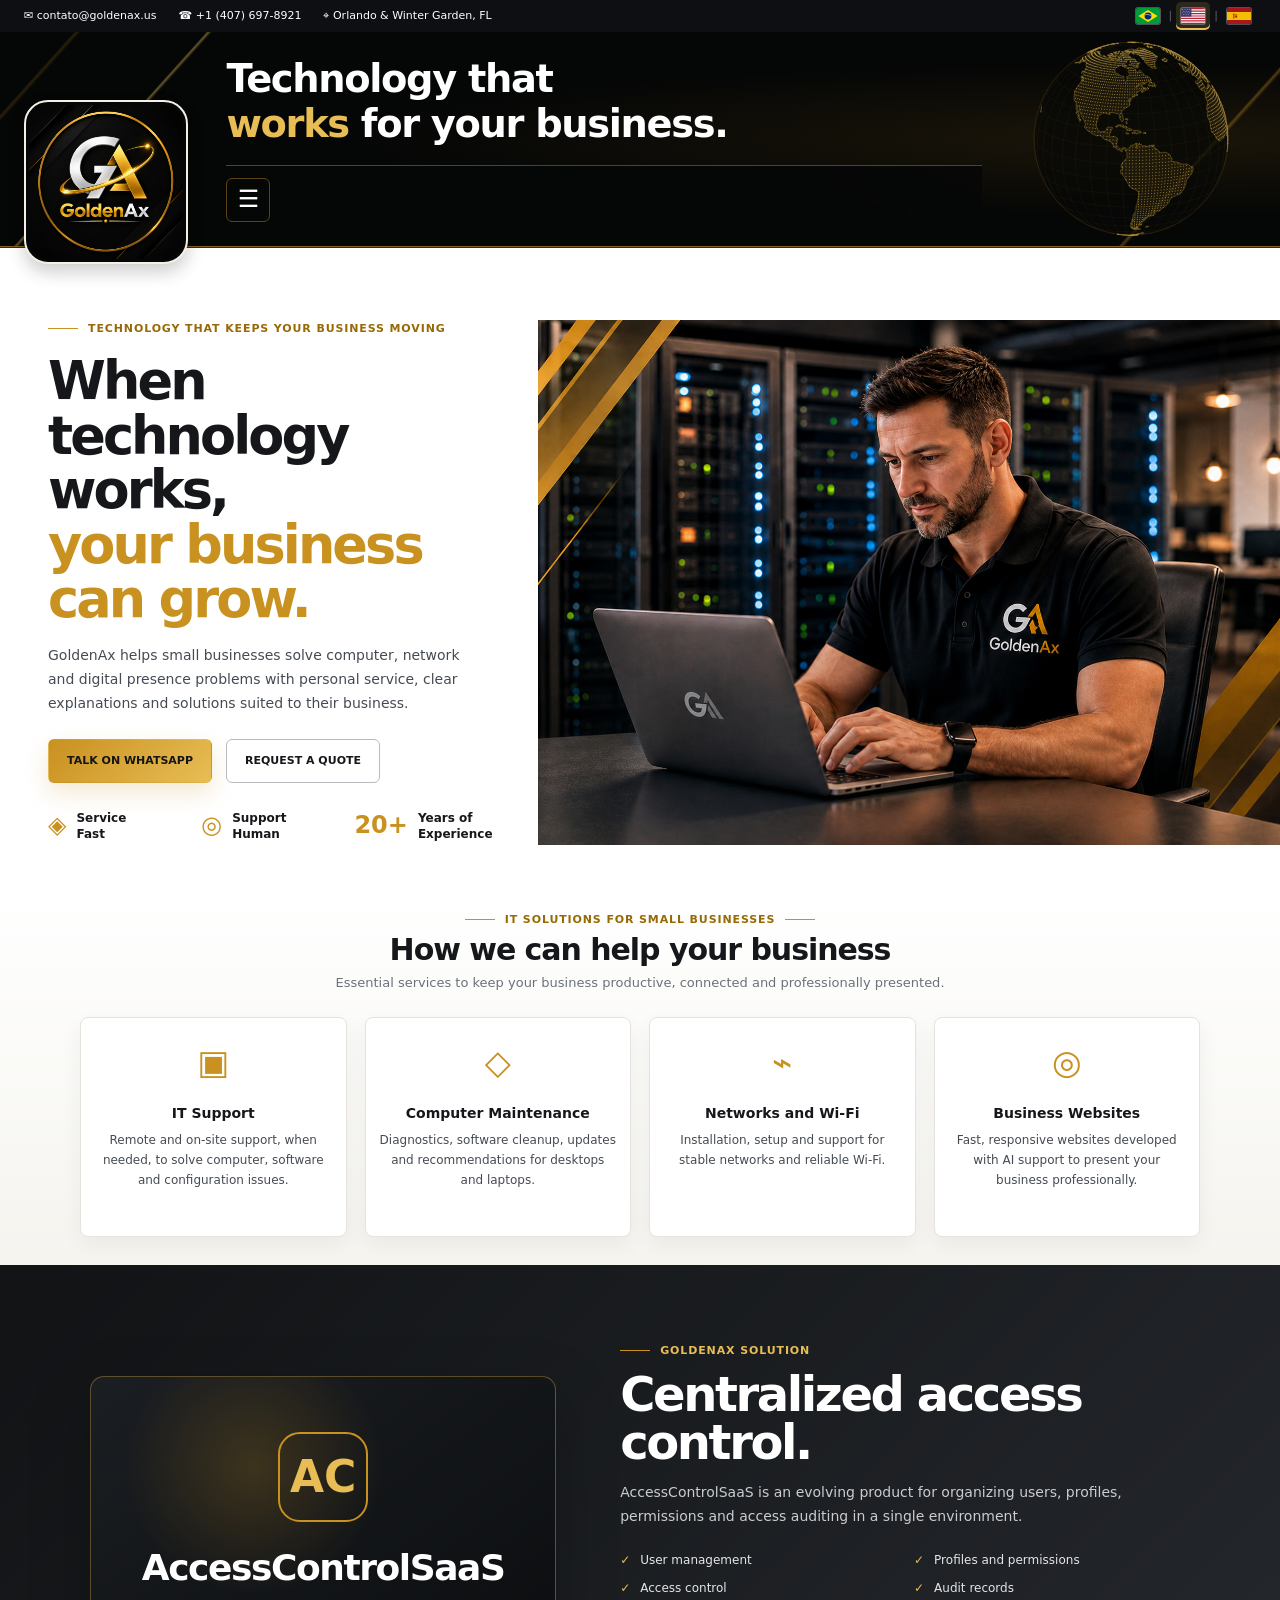
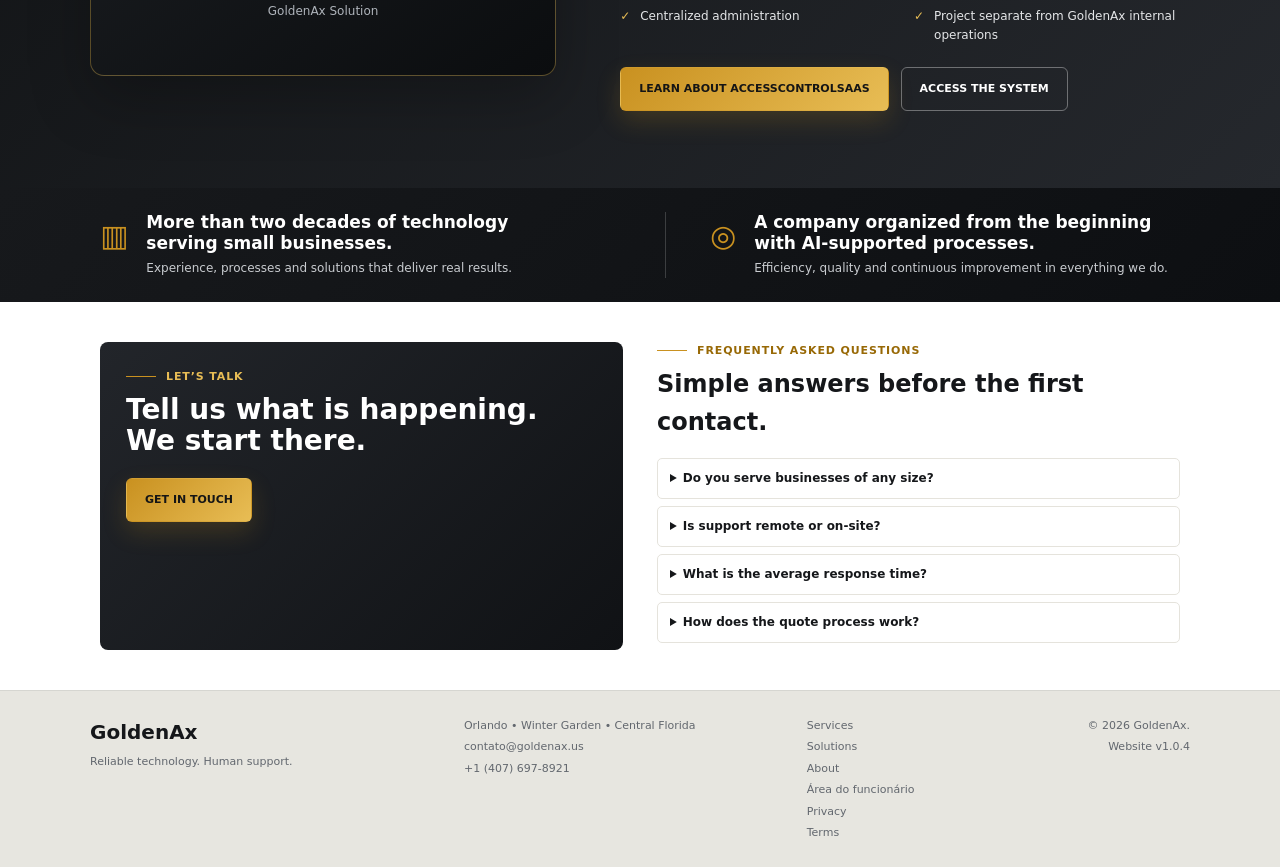
==== commit ede5f168: "feat: add client portfolio page and globe-safe navigation" ====
--- a/index.html
+++ b/index.html
@@ -10,7 +10,7 @@
   <link rel="canonical" href="https://goldenax.us/">
   <link rel="icon" href="assets/goldenax-logo.png?v=20260908-2" type="image/png">
   <link rel="preload" href="assets/hero-goldenax-original.jpg?v=20260811-humanizada" as="image" type="image/jpeg" fetchpriority="high">
-  <link rel="stylesheet" href="styles.css?v=20260918-globe">
+  <link rel="stylesheet" href="styles.css?v=20261017-clients">
   <link rel="stylesheet" href="solutions.css">
   <meta property="og:type" content="website">
   <meta property="og:site_name" content="GoldenAx">
@@ -45,7 +45,8 @@
     <a class="brand-banner-logo" href="index.html" aria-label="GoldenAx"><img src="assets/goldenax-logo.png?v=20260908-2" alt="GoldenAx" width="600" height="600"></a>
     <div class="brand-banner-copy">
       <p class="brand-banner-title"><span data-pt="Tecnologia que" data-en="Technology that" data-es="Tecnología que">Tecnologia que</span><br><strong data-pt="funciona" data-en="works" data-es="funciona">funciona</strong> <span data-pt="para o seu negócio." data-en="for your business." data-es="para su negocio.">para o seu negócio.</span></p>
-      <div class="brand-navigation"><button class="menu-toggle" type="button" aria-label="Abrir menu" aria-expanded="false" aria-controls="main-nav"><span class="menu-open">☰</span><span class="menu-close">×</span></button><nav class="nav" id="main-nav" aria-label="Navegação principal"><a class="active" href="index.html"><svg class="nav-icon" viewBox="0 0 24 24" aria-hidden="true" focusable="false"><path d="m3 10 9-7 9 7v10H3zM9 20v-7h6v7"/></svg><span class="nav-label">Home</span></a><a href="services.html"><svg class="nav-icon" viewBox="0 0 24 24" aria-hidden="true" focusable="false"><rect x="3" y="3" width="18" height="13" rx="2"/><path d="M8 21h8m-4-5v5"/></svg><span class="nav-label">Serviços</span></a><a href="accesscontrolsaas.html"><svg class="nav-icon" viewBox="0 0 24 24" aria-hidden="true" focusable="false"><path d="M3 3h7v7H3zM14 3h7v7h-7zM3 14h7v7H3zM14 14h7v7h-7z"/></svg><span class="nav-label">Soluções</span></a><a href="about.html"><svg class="nav-icon" viewBox="0 0 24 24" aria-hidden="true" focusable="false"><circle cx="12" cy="12" r="9"/><path d="M12 11v6m0-10v1"/></svg><span class="nav-label">Sobre</span></a><a href="founder.html"><svg class="nav-icon" viewBox="0 0 24 24" aria-hidden="true" focusable="false"><circle cx="12" cy="7" r="4"/><path d="M4 21v-3a8 8 0 0 1 16 0v3"/></svg><span class="nav-label">Founder</span></a><a href="employees.html"><svg class="nav-icon" viewBox="0 0 24 24" aria-hidden="true" focusable="false"><rect x="3" y="3" width="18" height="18" rx="2"/><circle cx="9" cy="9" r="2"/><path d="M5 17a4 4 0 0 1 8 0m2-8h3m-3 4h3"/></svg><span class="nav-label">Área do funcionário</span></a><a href="contact.html"><svg class="nav-icon" viewBox="0 0 24 24" aria-hidden="true" focusable="false"><rect x="3" y="5" width="18" height="14" rx="2"/><path d="m3 6 9 7 9-7"/></svg><span class="nav-label">Contato</span></a><a class="quote" href="contact.html"><svg class="nav-icon" viewBox="0 0 24 24" aria-hidden="true" focusable="false"><path d="M6 3h12v18H6zM9 7h6m-6 4h6m-6 4h3"/></svg><span class="nav-label">Solicitar orçamento</span></a></nav></div>
+      <div class="brand-navigation"><button class="menu-toggle" type="button" aria-label="Abrir menu" aria-expanded="false" aria-controls="main-nav"><span class="menu-open">☰</span><span class="menu-close">×</span></button><nav class="nav" id="main-nav" aria-label="Navegação principal"><a class="active" href="index.html"><svg class="nav-icon" viewBox="0 0 24 24" aria-hidden="true" focusable="false"><path d="m3 10 9-7 9 7v10H3zM9 20v-7h6v7"/></svg><span class="nav-label">Home</span></a><a href="services.html"><svg class="nav-icon" viewBox="0 0 24 24" aria-hidden="true" focusable="false"><rect x="3" y="3" width="18" height="13" rx="2"/><path d="M8 21h8m-4-5v5"/></svg><span class="nav-label">Serviços</span></a><a href="accesscontrolsaas.html"><svg class="nav-icon" viewBox="0 0 24 24" aria-hidden="true" focusable="false"><path d="M3 3h7v7H3zM14 3h7v7h-7zM3 14h7v7H3zM14 14h7v7h-7z"/></svg><span class="nav-label">Soluções</span></a><a href="clients.html"><svg class="nav-icon" viewBox="0 0 24 24" aria-hidden="true" focusable="false"><circle cx="9" cy="7" r="3"/><path d="M3 21v-3a6 6 0 0 1 12 0v3m1-17a3 3 0 0 1 0 6m2 4a5 5 0 0 1 3 4v3"/></svg><span class="nav-label" data-pt="Clientes" data-en="Clients" data-es="Clientes">Clientes</span></a>
+<a href="about.html"><svg class="nav-icon" viewBox="0 0 24 24" aria-hidden="true" focusable="false"><circle cx="12" cy="12" r="9"/><path d="M12 11v6m0-10v1"/></svg><span class="nav-label">Sobre</span></a><a href="founder.html"><svg class="nav-icon" viewBox="0 0 24 24" aria-hidden="true" focusable="false"><circle cx="12" cy="7" r="4"/><path d="M4 21v-3a8 8 0 0 1 16 0v3"/></svg><span class="nav-label">Founder</span></a><a href="employees.html"><svg class="nav-icon" viewBox="0 0 24 24" aria-hidden="true" focusable="false"><rect x="3" y="3" width="18" height="18" rx="2"/><circle cx="9" cy="9" r="2"/><path d="M5 17a4 4 0 0 1 8 0m2-8h3m-3 4h3"/></svg><span class="nav-label">Área do funcionário</span></a><a href="contact.html"><svg class="nav-icon" viewBox="0 0 24 24" aria-hidden="true" focusable="false"><rect x="3" y="5" width="18" height="14" rx="2"/><path d="m3 6 9 7 9-7"/></svg><span class="nav-label">Contato</span></a><a class="quote" href="contact.html"><svg class="nav-icon" viewBox="0 0 24 24" aria-hidden="true" focusable="false"><path d="M6 3h12v18H6zM9 7h6m-6 4h6m-6 4h3"/></svg><span class="nav-label">Solicitar orçamento</span></a></nav></div>
     </div>
     <img class="brand-banner-globe" src="assets/goldenax-globe.svg" alt="" aria-hidden="true" width="320" height="320">
   </div>
@@ -59,7 +60,7 @@
 <section class="reference-bottom"><div class="reference-cta"><div class="kicker light"><span></span><b>Vamos conversar?</b></div><h2>Conte o que está acontecendo.<br>A gente começa por aí.</h2><a class="btn primary" href="contact.html">Entrar em contato</a></div><div class="reference-faq"><div class="kicker"><span></span><b>Perguntas frequentes</b></div><h2>Respostas simples antes do primeiro contato.</h2><details><summary>Vocês atendem empresas de qualquer tamanho?</summary><p>O foco inicial são pequenas empresas, mas cada necessidade pode ser avaliada individualmente.</p></details><details><summary>O atendimento é remoto ou presencial?</summary><p>Os dois formatos são possíveis, dependendo da necessidade e da segurança do atendimento.</p></details><details><summary>Qual o tempo médio de resposta?</summary><p>O retorno inicial é feito o mais rápido possível, de acordo com a urgência e a disponibilidade.</p></details><details><summary>Como funciona o orçamento?</summary><p>Primeiro entendemos o problema. Depois apresentamos a recomendação e o escopo para aprovação.</p></details></div></section>
 </main>
 <footer class="site-footer"><div class="footer-inner"><div class="footer-brand-text"><strong>GoldenAx</strong><span>Tecnologia confiável. Atendimento humano.</span></div><div class="footer-location"><span>Orlando • Winter Garden • Central Florida</span><a href="mailto:contato@goldenax.us">contato@goldenax.us</a><a href="https://wa.me/14076978921" target="_blank" rel="noopener">+1 (407) 697-8921</a></div><div class="footer-links"><a href="services.html">Serviços</a><a href="accesscontrolsaas.html">Soluções</a><a href="about.html">Sobre</a><a href="employees.html">Área do funcionário</a><a href="privacy.html">Privacidade</a><a href="terms.html">Termos</a></div><div class="footer-legal"><span>© <span id="current-year"></span> GoldenAx.</span><span>Website v1.0.4</span></div></div></footer>
-<script src="script.js?v=20260918-globe" defer></script>
+<script src="script.js?v=20261017-clients" defer></script>
 </body>
 </html>
 
--- a/styles.css
+++ b/styles.css
@@ -165,8 +165,52 @@
 .header.brand-header{margin-bottom:20px}
 .brand-header .brand-banner{overflow:visible}
 .brand-header .brand-banner-logo{align-self:flex-end;transform:translateY(42px);border:2px solid #f4f0e6;box-shadow:0 8px 18px #0003}
-.brand-header .brand-banner-globe{width:250px;height:250px;opacity:.75;right:0;max-height:100%;object-fit:contain}
+/* Paint the original-size decorative globe above the menu band without intercepting clicks. */
+.brand-header .brand-banner-globe{width:250px;height:250px;opacity:.75;right:0;max-height:100%;object-fit:contain;z-index:2;pointer-events:none}
 .brand-header .brand-banner-title{padding-right:190px}
 .brand-header .brand-navigation{position:relative;background:linear-gradient(90deg,#050606 70%,#050606d9)}
 @media(max-width:1120px){.brand-header .brand-banner-title{padding-right:140px}.brand-header .brand-banner-globe{width:210px;height:210px;opacity:.45}}
 @media(max-width:640px){.header.brand-header{margin-bottom:0}.brand-header .brand-banner-logo{align-self:center;transform:none}.brand-header .brand-banner-title{padding-right:0}.brand-header .brand-banner-globe{width:150px;height:150px;opacity:.2;top:75px}.brand-header .brand-navigation{background:transparent}}
+
+/* Client portfolio and globe-safe, single-row desktop navigation. */
+.brand-header .brand-banner-copy{padding-right:274px}
+.brand-header .brand-banner-title{padding-right:0}
+.brand-navigation .nav{flex-wrap:nowrap;white-space:nowrap;gap:clamp(6px,.65vw,12px)}
+.brand-navigation .nav>a{gap:5px;font-size:clamp(9px,.65vw,11px);flex-shrink:0}
+.brand-navigation .nav-icon{width:18px;height:18px;flex-basis:18px}
+.brand-navigation .nav .quote{padding:0 10px}
+.clients-page{background:#fff}
+.clients-section{padding-top:44px}
+.clients-inner{width:min(100%,var(--content));margin:auto}
+.clients-breadcrumb{margin:0 0 18px;color:var(--muted);font-size:14px}
+.clients-breadcrumb span{color:var(--gold-dark)}
+.clients-inner h1{margin:0;font-size:clamp(34px,4vw,54px);line-height:1.12;letter-spacing:-.04em}
+.clients-intro{color:var(--muted);margin:12px 0 32px}
+.client-card{display:grid;grid-template-columns:minmax(0, .85fr) minmax(0,1.65fr);gap:28px;border:1px solid var(--line);border-radius:10px;padding:28px;background:#fff}
+.client-logo{display:flex;align-items:center;justify-content:center;padding:12px;border-right:1px solid var(--line)}
+.client-logo img{width:100%;height:auto;object-fit:contain}
+.client-details{min-width:0}
+.client-details h2{font-size:30px;line-height:1.2;margin:0 0 8px}
+.client-details p{color:var(--muted);margin:0 0 10px}
+.client-url{display:block;overflow-wrap:anywhere;margin-bottom:18px;color:var(--text)}
+@media(max-width:1399px){
+ .brand-header .brand-banner-copy{padding-right:274px}
+ .brand-navigation .menu-toggle{display:block;margin-left:0;border:1px solid #c9912070;border-radius:6px;min-width:44px;min-height:44px}
+ .brand-navigation .nav{display:none;flex-direction:column;align-items:stretch;white-space:normal;gap:6px}
+ .brand-navigation .nav.open{display:flex}
+ .brand-navigation .nav>a{font-size:14px;padding:8px;min-height:44px}
+ .brand-navigation .nav .quote{justify-content:center}
+ .brand-navigation .nav-icon{width:23px;height:23px;flex-basis:23px}
+}
+@media(max-width:1120px){.brand-header .brand-banner-copy{padding-right:230px}}
+@media(max-width:640px){
+ .brand-header .brand-banner-copy{padding-right:0}
+ .brand-header .brand-banner-inner{grid-template-columns:76px minmax(0,1fr);padding-right:0}
+ .brand-header .brand-banner-title{padding-right:100px;font-size:clamp(16px,4vw,22px)}
+ .brand-header .brand-banner-globe{width:96px;height:96px;top:58px;opacity:.75}
+ .brand-header .brand-navigation{margin-right:110px}
+ .clients-section{padding-top:28px}
+ .client-card{grid-template-columns:minmax(0,1fr);padding:20px;gap:20px}
+ .client-logo{border-right:0;border-bottom:1px solid var(--line);padding:12px 0 24px}
+ .client-logo img{max-width:360px}
+}
